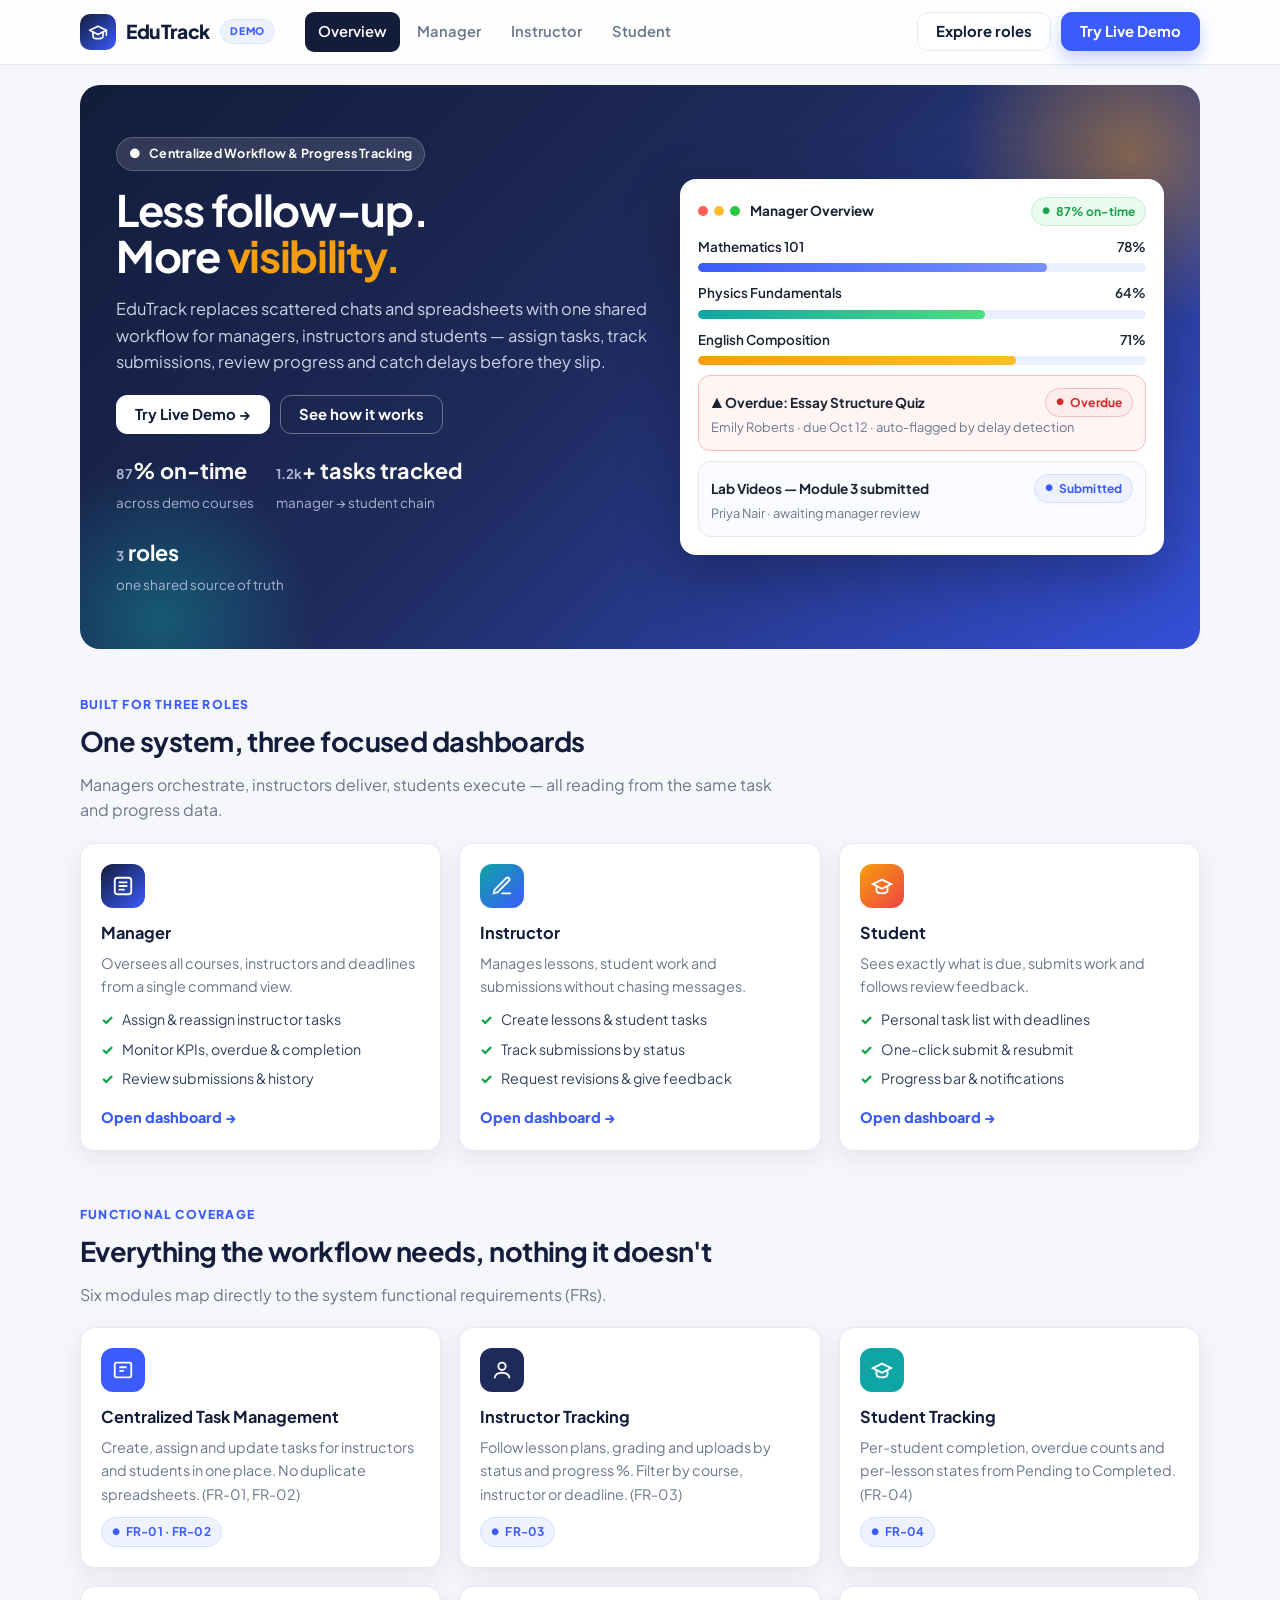
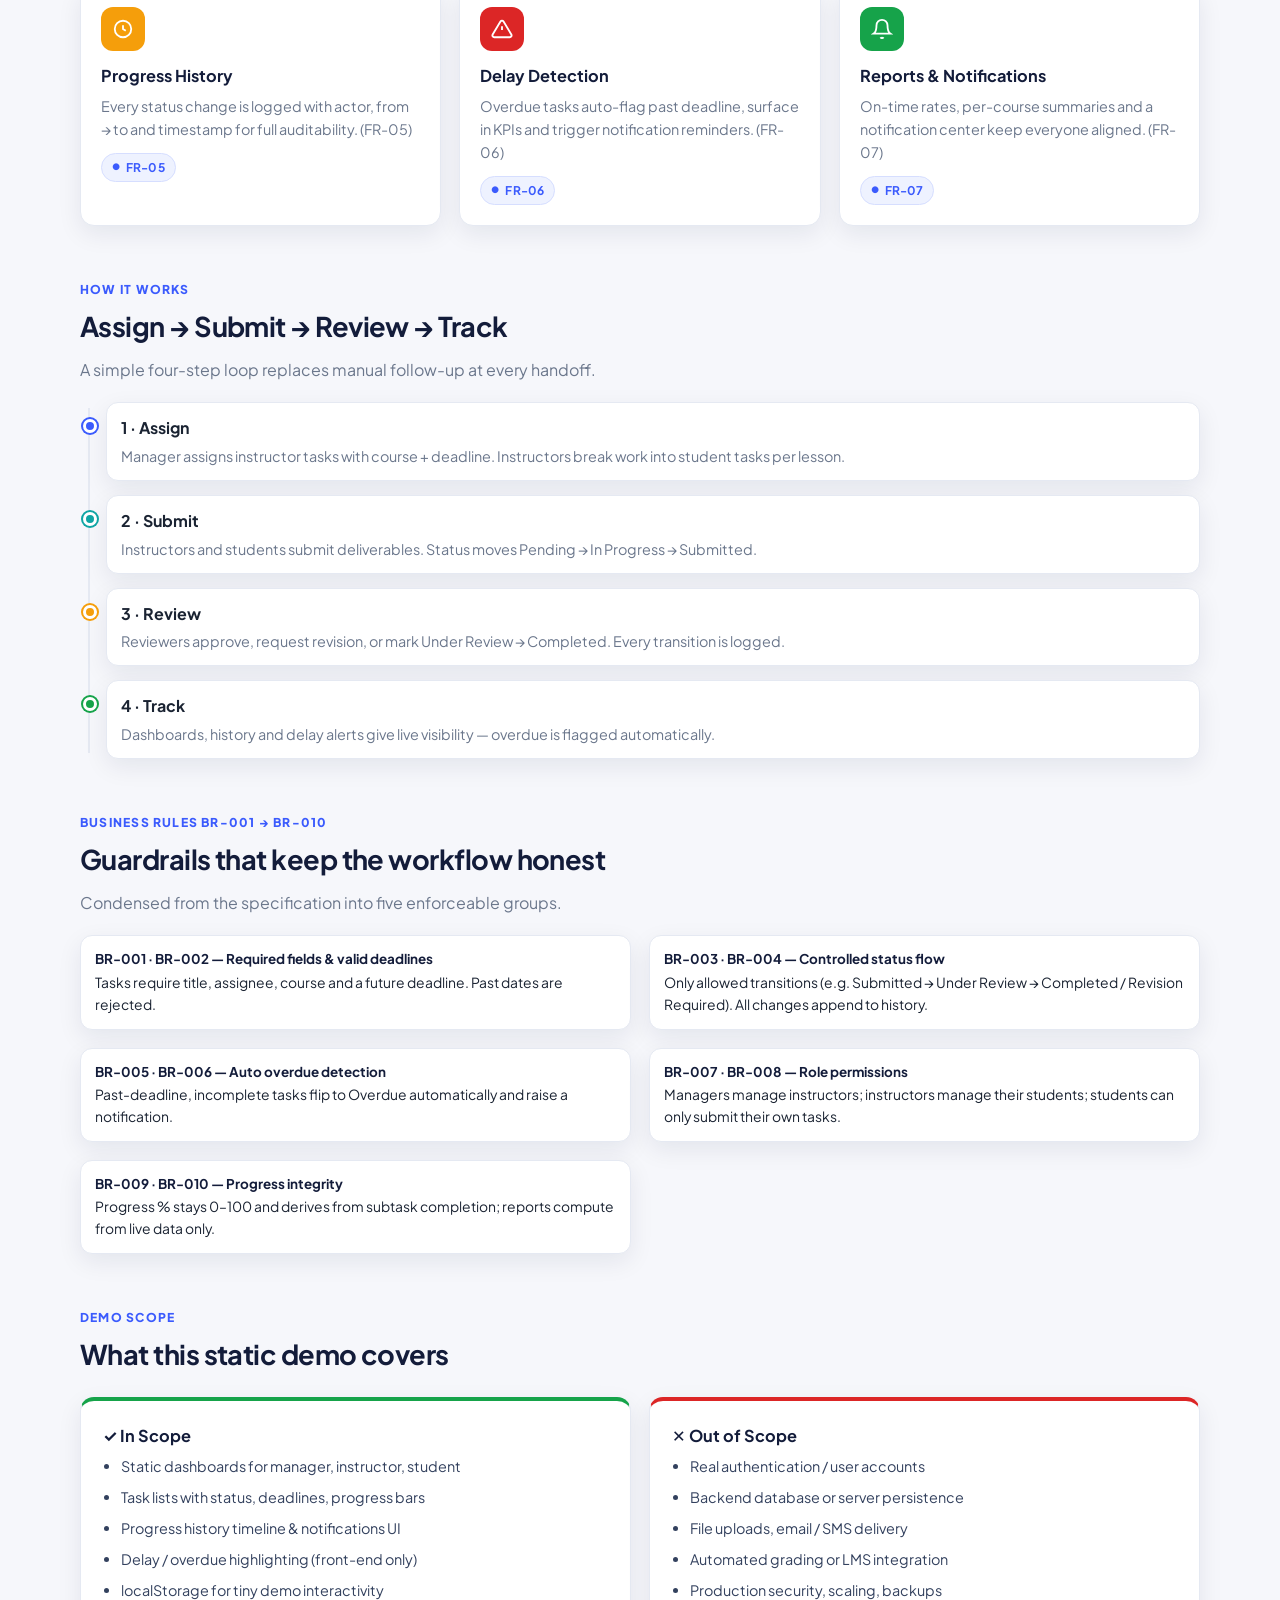
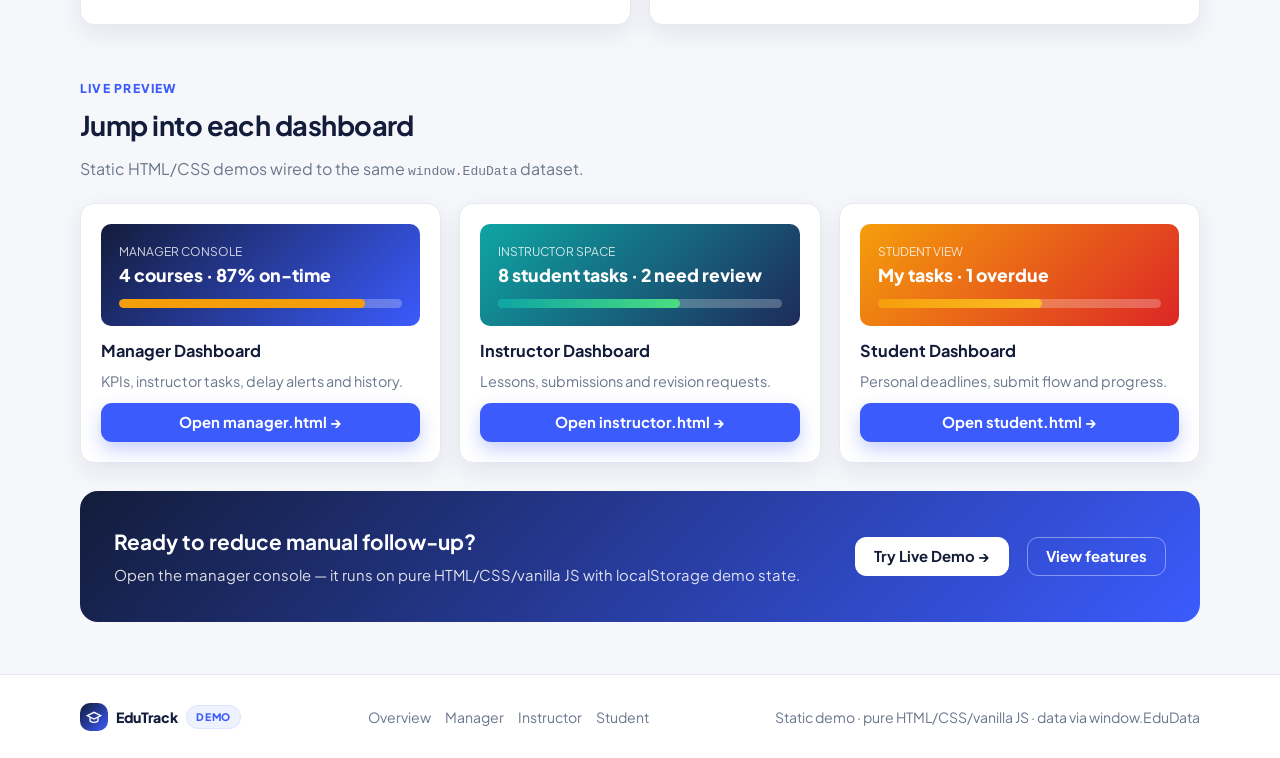
==== index.html @ 7343c974 "feat: education theme, landing page and demo dataset - Navy/indigo/amber design system in css/style." ====
<!DOCTYPE html>
<html lang="en">
<head>
<meta charset="UTF-8" />
<meta name="viewport" content="width=device-width, initial-scale=1.0" />
<title>EduTrack — Educational Workflow and Progress Tracking System</title>
<meta name="description" content="EduTrack reduces manual follow-up between managers, instructors and students with centralized tracking, delay detection and progress history." />
<link rel="stylesheet" href="css/style.css" />
<script src="js/data.js" defer></script>
<script src="js/app.js" defer></script>
</head>
<body>

<header class="navbar">
  <div class="navbar-inner">
    <a class="brand" href="index.html" aria-label="EduTrack home">
      <span class="brand-mark" aria-hidden="true">
        <svg viewBox="0 0 24 24" fill="none" stroke="currentColor" stroke-width="2" stroke-linecap="round" stroke-linejoin="round"><path d="M22 10L12 5 2 10l10 5 10-5z"/><path d="M6 12v5c0 1.7 2.7 3 6 3s6-1.3 6-3v-5"/><path d="M22 10v6"/></svg>
      </span>
      EduTrack <span class="demo-pill">DEMO</span>
    </a>
    <nav class="nav-links" id="navLinks" aria-label="Primary">
      <a href="index.html" class="active">Overview</a>
      <a href="manager.html">Manager</a>
      <a href="instructor.html">Instructor</a>
      <a href="student.html">Student</a>
    </nav>
    <div class="nav-actions">
      <a class="btn btn-ghost" href="#roles">Explore roles</a>
      <a class="btn btn-primary" href="manager.html">Try Live Demo</a>
      <button class="nav-toggle" id="navToggle" aria-label="Toggle navigation" aria-expanded="false">☰</button>
    </div>
  </div>
</header>

<main class="container">

  <!-- HERO -->
  <section class="hero reveal visible">
    <div class="hero-grid">
      <div>
        <span class="eyebrow"><span aria-hidden="true">●</span> Centralized Workflow &amp; Progress Tracking</span>
        <h1>Less follow-up.<br />More <span>visibility.</span></h1>
        <p class="lead">EduTrack replaces scattered chats and spreadsheets with one shared workflow for managers, instructors and students — assign tasks, track submissions, review progress and catch delays before they slip.</p>
        <div class="hero-ctas">
          <a class="btn btn-white" href="manager.html">Try Live Demo →</a>
          <a class="btn btn-ghost" style="background:transparent;color:#fff;border-color:rgba(255,255,255,.35)" href="#how">See how it works</a>
        </div>
        <div class="hero-stats">
          <div class="stat"><b><span data-count="87">0</span>% on-time</b><span>across demo courses</span></div>
          <div class="stat"><b><span data-count="1200">0</span>+ tasks tracked</b><span>manager → student chain</span></div>
          <div class="stat"><b><span data-count="3">0</span> roles</b><span>one shared source of truth</span></div>
        </div>
      </div>
      <div class="hero-visual" aria-label="Mock dashboard preview">
        <div class="mock-bar">
          <div class="mock-dots"><i style="background:#FF5F57"></i><i style="background:#FEBC2E"></i><i style="background:#28C840"></i></div>
          <strong style="font-size:.85rem">Manager Overview</strong>
          <span class="badge badge-success" style="margin-left:auto">87% on-time</span>
        </div>
        <div class="mock-row"><span>Mathematics 101</span><span>78%</span></div>
        <div class="progress-track"><div class="progress-fill" style="width:78%"></div></div>
        <div class="mock-row"><span>Physics Fundamentals</span><span>64%</span></div>
        <div class="progress-track"><div class="progress-fill teal" style="width:64%"></div></div>
        <div class="mock-row"><span>English Composition</span><span>71%</span></div>
        <div class="progress-track"><div class="progress-fill amber" style="width:71%"></div></div>
        <div class="mock-card overdue">
          <div style="display:flex;gap:8px;align-items:center;justify-content:space-between">
            <strong style="font-size:.85rem">▲ Overdue: Essay Structure Quiz</strong>
            <span class="badge badge-danger">Overdue</span>
          </div>
          <div style="font-size:.8rem;color:var(--muted)">Emily Roberts · due Oct 12 · auto-flagged by delay detection</div>
        </div>
        <div class="mock-card">
          <div style="display:flex;justify-content:space-between;align-items:center">
            <strong style="font-size:.85rem">Lab Videos — Module 3 submitted</strong>
            <span class="badge badge-info">Submitted</span>
          </div>
          <div style="font-size:.8rem;color:var(--muted)">Priya Nair · awaiting manager review</div>
        </div>
      </div>
    </div>
  </section>

  <!-- ROLES -->
  <section class="section" id="roles">
    <div class="section-head reveal">
      <div class="kicker">Built for three roles</div>
      <h2>One system, three focused dashboards</h2>
      <p>Managers orchestrate, instructors deliver, students execute — all reading from the same task and progress data.</p>
    </div>
    <div class="grid-3">
      <div class="card reveal">
        <div class="feature-icon" style="background:linear-gradient(135deg,#131C3A,#3B5BFD)">
          <svg viewBox="0 0 24 24" fill="none" stroke="currentColor" stroke-width="2" stroke-linecap="round"><rect x="3" y="3" width="18" height="18" rx="3"/><path d="M8 12h8M8 8h8M8 16h5"/></svg>
        </div>
        <h3>Manager</h3>
        <p>Oversees all courses, instructors and deadlines from a single command view.</p>
        <ul class="cap-list">
          <li>Assign &amp; reassign instructor tasks</li>
          <li>Monitor KPIs, overdue &amp; completion</li>
          <li>Review submissions &amp; history</li>
        </ul>
        <a class="link-arrow" href="manager.html">Open dashboard →</a>
      </div>
      <div class="card reveal">
        <div class="feature-icon" style="background:linear-gradient(135deg,#0EA5A4,#3B5BFD)">
          <svg viewBox="0 0 24 24" fill="none" stroke="currentColor" stroke-width="2" stroke-linecap="round"><path d="M12 20h9"/><path d="M16.5 3.5a2.1 2.1 0 013 3L7 19l-4 1 1-4L16.5 3.5z"/></svg>
        </div>
        <h3>Instructor</h3>
        <p>Manages lessons, student work and submissions without chasing messages.</p>
        <ul class="cap-list">
          <li>Create lessons &amp; student tasks</li>
          <li>Track submissions by status</li>
          <li>Request revisions &amp; give feedback</li>
        </ul>
        <a class="link-arrow" href="instructor.html">Open dashboard →</a>
      </div>
      <div class="card reveal">
        <div class="feature-icon" style="background:linear-gradient(135deg,#F59E0B,#EF4444)">
          <svg viewBox="0 0 24 24" fill="none" stroke="currentColor" stroke-width="2" stroke-linecap="round"><path d="M22 10L12 5 2 10l10 5 10-5z"/><path d="M6 12v5c0 1.7 2.7 3 6 3s6-1.3 6-3v-5"/></svg>
        </div>
        <h3>Student</h3>
        <p>Sees exactly what is due, submits work and follows review feedback.</p>
        <ul class="cap-list">
          <li>Personal task list with deadlines</li>
          <li>One-click submit &amp; resubmit</li>
          <li>Progress bar &amp; notifications</li>
        </ul>
        <a class="link-arrow" href="student.html">Open dashboard →</a>
      </div>
    </div>
  </section>

  <!-- FEATURES -->
  <section class="section" id="features">
    <div class="section-head reveal">
      <div class="kicker">Functional coverage</div>
      <h2>Everything the workflow needs, nothing it doesn't</h2>
      <p>Six modules map directly to the system functional requirements (FRs).</p>
    </div>
    <div class="grid-3">
      <div class="card reveal"><div class="feature-icon" style="background:#3B5BFD"><svg viewBox="0 0 24 24" fill="none" stroke="currentColor" stroke-width="2"><rect x="3" y="4" width="18" height="16" rx="2"/><path d="M8 9h8M8 13h5"/></svg></div><h3>Centralized Task Management</h3><p>Create, assign and update tasks for instructors and students in one place. No duplicate spreadsheets. (FR-01, FR-02)</p><span class="badge badge-info">FR-01 · FR-02</span></div>
      <div class="card reveal"><div class="feature-icon" style="background:#1E2A5A"><svg viewBox="0 0 24 24" fill="none" stroke="currentColor" stroke-width="2"><circle cx="12" cy="8" r="4"/><path d="M4 21c0-4 3.6-6 8-6s8 2 8 6"/></svg></div><h3>Instructor Tracking</h3><p>Follow lesson plans, grading and uploads by status and progress %. Filter by course, instructor or deadline. (FR-03)</p><span class="badge badge-info">FR-03</span></div>
      <div class="card reveal"><div class="feature-icon" style="background:#0EA5A4"><svg viewBox="0 0 24 24" fill="none" stroke="currentColor" stroke-width="2"><path d="M22 10L12 5 2 10l10 5 10-5z"/><path d="M6 12v5c0 1.7 2.7 3 6 3s6-1.3 6-3v-5"/></svg></div><h3>Student Tracking</h3><p>Per-student completion, overdue counts and per-lesson states from Pending to Completed. (FR-04)</p><span class="badge badge-info">FR-04</span></div>
      <div class="card reveal"><div class="feature-icon" style="background:#F59E0B"><svg viewBox="0 0 24 24" fill="none" stroke="currentColor" stroke-width="2"><path d="M12 8v4l3 2"/><circle cx="12" cy="12" r="9"/></svg></div><h3>Progress History</h3><p>Every status change is logged with actor, from → to and timestamp for full auditability. (FR-05)</p><span class="badge badge-info">FR-05</span></div>
      <div class="card reveal"><div class="feature-icon" style="background:#DC2626"><svg viewBox="0 0 24 24" fill="none" stroke="currentColor" stroke-width="2"><path d="M12 9v4m0 4h.01"/><path d="M10.3 3.9L1.8 18a2 2 0 001.7 3h17a2 2 0 001.7-3L13.7 3.9a2 2 0 00-3.4 0z"/></svg></div><h3>Delay Detection</h3><p>Overdue tasks auto-flag past deadline, surface in KPIs and trigger notification reminders. (FR-06)</p><span class="badge badge-info">FR-06</span></div>
      <div class="card reveal"><div class="feature-icon" style="background:#16A34A"><svg viewBox="0 0 24 24" fill="none" stroke="currentColor" stroke-width="2"><path d="M18 8a6 6 0 10-12 0c0 7-3 9-3 9h18s-3-2-3-9"/><path d="M13.7 21a2 2 0 01-3.4 0"/></svg></div><h3>Reports &amp; Notifications</h3><p>On-time rates, per-course summaries and a notification center keep everyone aligned. (FR-07)</p><span class="badge badge-info">FR-07</span></div>
    </div>
  </section>

  <!-- WORKFLOW -->
  <section class="section" id="how">
    <div class="section-head reveal">
      <div class="kicker">How it works</div>
      <h2>Assign → Submit → Review → Track</h2>
      <p>A simple four-step loop replaces manual follow-up at every handoff.</p>
    </div>
    <div class="timeline reveal">
      <div class="timeline-item"><span class="dot"></span><strong>1 · Assign</strong><p style="margin:4px 0 0;color:var(--muted);font-size:.9rem">Manager assigns instructor tasks with course + deadline. Instructors break work into student tasks per lesson.</p></div>
      <div class="timeline-item"><span class="dot teal"></span><strong>2 · Submit</strong><p style="margin:4px 0 0;color:var(--muted);font-size:.9rem">Instructors and students submit deliverables. Status moves Pending → In Progress → Submitted.</p></div>
      <div class="timeline-item"><span class="dot amber"></span><strong>3 · Review</strong><p style="margin:4px 0 0;color:var(--muted);font-size:.9rem">Reviewers approve, request revision, or mark Under Review → Completed. Every transition is logged.</p></div>
      <div class="timeline-item"><span class="dot green"></span><strong>4 · Track</strong><p style="margin:4px 0 0;color:var(--muted);font-size:.9rem">Dashboards, history and delay alerts give live visibility — overdue is flagged automatically.</p></div>
    </div>
  </section>

  <!-- BUSINESS RULES -->
  <section class="section" id="rules">
    <div class="section-head reveal">
      <div class="kicker">Business rules BR-001 → BR-010</div>
      <h2>Guardrails that keep the workflow honest</h2>
      <p>Condensed from the specification into five enforceable groups.</p>
    </div>
    <div class="grid-2">
      <div class="rule-pill reveal"><b>BR-001 · BR-002 — Required fields &amp; valid deadlines</b>Tasks require title, assignee, course and a future deadline. Past dates are rejected.</div>
      <div class="rule-pill reveal"><b>BR-003 · BR-004 — Controlled status flow</b>Only allowed transitions (e.g. Submitted → Under Review → Completed / Revision Required). All changes append to history.</div>
      <div class="rule-pill reveal"><b>BR-005 · BR-006 — Auto overdue detection</b>Past-deadline, incomplete tasks flip to Overdue automatically and raise a notification.</div>
      <div class="rule-pill reveal"><b>BR-007 · BR-008 — Role permissions</b>Managers manage instructors; instructors manage their students; students can only submit their own tasks.</div>
      <div class="rule-pill reveal"><b>BR-009 · BR-010 — Progress integrity</b>Progress % stays 0–100 and derives from subtask completion; reports compute from live data only.</div>
    </div>
  </section>

  <!-- SCOPE -->
  <section class="section" id="scope">
    <div class="section-head reveal">
      <div class="kicker">Demo scope</div>
      <h2>What this static demo covers</h2>
    </div>
    <div class="grid-2">
      <div class="card scope-col reveal" style="border-top:4px solid var(--success)">
        <h3>✓ In Scope</h3>
        <ul>
          <li>Static dashboards for manager, instructor, student</li>
          <li>Task lists with status, deadlines, progress bars</li>
          <li>Progress history timeline &amp; notifications UI</li>
          <li>Delay / overdue highlighting (front-end only)</li>
          <li>localStorage for tiny demo interactivity</li>
        </ul>
      </div>
      <div class="card scope-col reveal" style="border-top:4px solid var(--danger)">
        <h3>✕ Out of Scope</h3>
        <ul>
          <li>Real authentication / user accounts</li>
          <li>Backend database or server persistence</li>
          <li>File uploads, email / SMS delivery</li>
          <li>Automated grading or LMS integration</li>
          <li>Production security, scaling, backups</li>
        </ul>
      </div>
    </div>
  </section>

  <!-- DASHBOARDS PREVIEW -->
  <section class="section" id="preview">
    <div class="section-head reveal">
      <div class="kicker">Live preview</div>
      <h2>Jump into each dashboard</h2>
      <p>Static HTML/CSS demos wired to the same <code>window.EduData</code> dataset.</p>
    </div>
    <div class="grid-3">
      <div class="card reveal">
        <div style="background:linear-gradient(135deg,#131C3A,#3B5BFD);border-radius:10px;padding:18px;color:#fff;margin-bottom:12px">
          <div style="font-size:.75rem;opacity:.8">MANAGER CONSOLE</div>
          <div style="font-weight:800;font-size:1.1rem">4 courses · 87% on-time</div>
          <div class="progress-track" style="margin-top:10px;background:rgba(255,255,255,.25)"><div class="progress-fill" style="width:87%;background:#F59E0B"></div></div>
        </div>
        <h3>Manager Dashboard</h3><p>KPIs, instructor tasks, delay alerts and history.</p>
        <a class="btn btn-primary" href="manager.html" style="width:100%">Open manager.html →</a>
      </div>
      <div class="card reveal">
        <div style="background:linear-gradient(135deg,#0EA5A4,#1E2A5A);border-radius:10px;padding:18px;color:#fff;margin-bottom:12px">
          <div style="font-size:.75rem;opacity:.8">INSTRUCTOR SPACE</div>
          <div style="font-weight:800;font-size:1.1rem">8 student tasks · 2 need review</div>
          <div class="progress-track" style="margin-top:10px;background:rgba(255,255,255,.25)"><div class="progress-fill teal" style="width:64%"></div></div>
        </div>
        <h3>Instructor Dashboard</h3><p>Lessons, submissions and revision requests.</p>
        <a class="btn btn-primary" href="instructor.html" style="width:100%">Open instructor.html →</a>
      </div>
      <div class="card reveal">
        <div style="background:linear-gradient(135deg,#F59E0B,#DC2626);border-radius:10px;padding:18px;color:#fff;margin-bottom:12px">
          <div style="font-size:.75rem;opacity:.8">STUDENT VIEW</div>
          <div style="font-weight:800;font-size:1.1rem">My tasks · 1 overdue</div>
          <div class="progress-track" style="margin-top:10px;background:rgba(255,255,255,.25)"><div class="progress-fill amber" style="width:58%"></div></div>
        </div>
        <h3>Student Dashboard</h3><p>Personal deadlines, submit flow and progress.</p>
        <a class="btn btn-primary" href="student.html" style="width:100%">Open student.html →</a>
      </div>
    </div>
    <div class="cta-band reveal">
      <div style="flex:1;min-width:240px">
        <h3 style="margin:0 0 6px;font-size:1.3rem">Ready to reduce manual follow-up?</h3>
        <p style="margin:0;opacity:.85;font-size:.93rem">Open the manager console — it runs on pure HTML/CSS/vanilla JS with localStorage demo state.</p>
      </div>
      <a class="btn btn-white" href="manager.html">Try Live Demo →</a>
      <a class="btn btn-ghost" style="background:transparent;color:#fff;border-color:rgba(255,255,255,.4)" href="#features">View features</a>
    </div>
  </section>

</main>

<footer class="footer">
  <div class="footer-inner">
    <div style="display:flex;align-items:center;gap:8px;font-weight:800;color:var(--navy-900)">
      <span class="brand-mark" style="width:28px;height:28px;flex-basis:28px"><svg viewBox="0 0 24 24" fill="none" stroke="currentColor" stroke-width="2" style="width:16px;height:16px"><path d="M22 10L12 5 2 10l10 5 10-5z"/><path d="M6 12v5c0 1.7 2.7 3 6 3s6-1.3 6-3v-5"/></svg></span>
      EduTrack <span class="demo-pill">DEMO</span>
    </div>
    <div class="footer-links">
      <a href="index.html">Overview</a><a href="manager.html">Manager</a><a href="instructor.html">Instructor</a><a href="student.html">Student</a>
    </div>
    <div>Static demo · pure HTML/CSS/vanilla JS · data via window.EduData</div>
  </div>
</footer>

<div class="toast" id="toast" role="status"></div>

<script>
// Reveal-on-scroll + counters (guarded; works even if js/app.js is missing)
(function(){
  var io = new IntersectionObserver(function(entries){
    entries.forEach(function(e){ if(e.isIntersecting){ e.target.classList.add('visible'); io.unobserve(e.target); } });
  },{threshold:0.12});
  document.querySelectorAll('.reveal').forEach(function(el){ io.observe(el); });

  function animateCount(el){
    var target = parseInt(el.getAttribute('data-count')||'0',10);
    var dur = 1100, start = null, suffix = target>=1000 ? '+' : '';
    function fmt(n){ return n>=1000 ? (n/1000).toFixed(1).replace(/\.0$/,'')+'k' : String(n); }
    function step(ts){
      if(!start) start = ts;
      var p = Math.min(1,(ts-start)/dur);
      var eased = 1-Math.pow(1-p,3);
      el.textContent = fmt(Math.round(target*eased)) + (p===1&&target>=1000?'':'');
      if(p<1) requestAnimationFrame(step); else el.textContent = fmt(target);
    }
    requestAnimationFrame(step);
  }
  var cio = new IntersectionObserver(function(entries){
    entries.forEach(function(e){ if(e.isIntersecting){ animateCount(e.target); cio.unobserve(e.target); } });
  },{threshold:0.4});
  document.querySelectorAll('[data-count]').forEach(function(el){ cio.observe(el); });
})();
</script>
</body>
</html>
---- css/style.css ----
@import url('https://fonts.googleapis.com/css2?family=Plus+Jakarta+Sans:wght@400;500;600;700;800&family=Inter:wght@400;500;600;700&display=swap');

:root{
  --navy-900:#131C3A;
  --navy-800:#1E2A5A;
  --primary:#3B5BFD;
  --primary-light:#EEF2FF;
  --teal:#0EA5A4;
  --amber:#F59E0B;
  --bg:#F6F7FB;
  --card:#fff;
  --text:#1A2332;
  --muted:#6B778C;
  --success:#16A34A;
  --warning:#D97706;
  --danger:#DC2626;
  --border:#E5E9F2;
  --radius:14px;
  --shadow:0 8px 24px rgba(19,28,58,.08);
}

*{box-sizing:border-box}
html{scroll-behavior:smooth}
body{
  margin:0;
  font-family:"Plus Jakarta Sans","Inter",system-ui,-apple-system,"Segoe UI",Roboto,sans-serif;
  background:var(--bg);
  color:var(--text);
  line-height:1.6;
  -webkit-font-smoothing:antialiased;
}
a{color:inherit;text-decoration:none}
img,svg{max-width:100%;display:block}
.container{max-width:1160px;margin:0 auto;padding:0 20px}

/* ===== Navbar ===== */
.navbar{
  position:sticky;top:0;z-index:50;
  background:rgba(255,255,255,.86);
  backdrop-filter:blur(12px);
  -webkit-backdrop-filter:blur(12px);
  border-bottom:1px solid var(--border);
}
.navbar-inner{
  max-width:1160px;margin:0 auto;padding:12px 20px;
  display:flex;align-items:center;gap:18px;
}
.brand{display:flex;align-items:center;gap:10px;font-weight:800;font-size:1.2rem;color:var(--navy-900);letter-spacing:-.02em}
.brand-mark{
  width:36px;height:36px;border-radius:10px;flex:0 0 36px;
  background:linear-gradient(135deg,var(--navy-900),var(--primary));
  display:flex;align-items:center;justify-content:center;color:#fff;
}
.brand-mark svg{width:20px;height:20px}
.demo-pill{
  font-size:.65rem;font-weight:800;letter-spacing:.08em;
  background:var(--primary-light);color:var(--primary);
  border:1px solid #DDE4FF;border-radius:999px;padding:3px 9px;
}
.nav-links{display:flex;align-items:center;gap:4px;margin-left:12px}
.nav-links a{
  padding:8px 13px;border-radius:9px;font-weight:600;font-size:.92rem;color:var(--muted);
}
.nav-links a:hover{background:var(--primary-light);color:var(--navy-900)}
.nav-links a.active{background:var(--navy-900);color:#fff}
.nav-actions{margin-left:auto;display:flex;align-items:center;gap:10px}
.nav-toggle{display:none;border:1px solid var(--border);background:#fff;border-radius:10px;padding:8px 10px;font-size:1.1rem;cursor:pointer}

/* ===== Buttons ===== */
.btn{
  display:inline-flex;align-items:center;justify-content:center;gap:8px;
  padding:11px 18px;border-radius:11px;border:1px solid transparent;
  font-weight:700;font-size:.93rem;cursor:pointer;line-height:1;
  transition:transform .12s ease, box-shadow .12s ease, background .12s ease;
  white-space:nowrap;
}
.btn:hover{transform:translateY(-1px)}
.btn-primary{background:var(--primary);color:#fff;box-shadow:0 8px 18px rgba(59,91,253,.28)}
.btn-primary:hover{background:#2F4DE8}
.btn-ghost{background:#fff;border-color:var(--border);color:var(--navy-900)}
.btn-ghost:hover{border-color:var(--primary);color:var(--primary)}
.btn-white{background:#fff;color:var(--navy-900);border-color:#fff}
.btn-white:hover{background:var(--primary-light)}

/* ===== Badges ===== */
.badge{
  display:inline-flex;align-items:center;gap:6px;
  font-size:.75rem;font-weight:700;padding:4px 10px;border-radius:999px;
  border:1px solid transparent;letter-spacing:.01em;white-space:nowrap;
}
.badge::before{content:"●";font-size:.55rem;line-height:1}
.badge-success{background:#EAFBEF;color:var(--success);border-color:#C4EDD0}
.badge-warning{background:#FFF7E6;color:var(--warning);border-color:#FBE0A8}
.badge-danger{background:#FDECEC;color:var(--danger);border-color:#F5BDBD}
.badge-info{background:var(--primary-light);color:var(--primary);border-color:#D6DEFF}
.badge-neutral{background:#F1F3F8;color:var(--muted);border-color:var(--border)}

/* ===== Cards & grids ===== */
.card{
  background:var(--card);border:1px solid var(--border);
  border-radius:var(--radius);box-shadow:var(--shadow);padding:20px;
}
.grid-2{display:grid;grid-template-columns:repeat(2,1fr);gap:18px}
.grid-3{display:grid;grid-template-columns:repeat(3,1fr);gap:18px}
.grid-4{display:grid;grid-template-columns:repeat(4,1fr);gap:16px}
@media(max-width:900px){
  .grid-4{grid-template-columns:repeat(2,1fr)}
  .grid-3{grid-template-columns:1fr 1fr}
  .grid-2{grid-template-columns:1fr}
}
@media(max-width:620px){
  .grid-3,.grid-4{grid-template-columns:1fr}
}

/* ===== KPI ===== */
.kpi-card{
  background:var(--card);border:1px solid var(--border);
  border-radius:var(--radius);box-shadow:var(--shadow);
  padding:18px;display:flex;gap:14px;align-items:flex-start;
}
.kpi-icon{
  width:44px;height:44px;flex:0 0 44px;border-radius:12px;
  display:flex;align-items:center;justify-content:center;color:#fff;
}
.kpi-icon svg{width:22px;height:22px}
.kpi-label{font-size:.82rem;color:var(--muted);font-weight:600}
.kpi-value{font-size:1.5rem;font-weight:800;color:var(--navy-900);line-height:1.1}
.kpi-sub{font-size:.82rem;color:var(--muted)}

/* ===== Tables ===== */
.table-wrap{
  background:var(--card);border:1px solid var(--border);
  border-radius:var(--radius);box-shadow:var(--shadow);overflow:auto;
}
.table-wrap table{width:100%;border-collapse:collapse;min-width:640px;font-size:.9rem}
.table-wrap table th{
  text-align:left;font-size:.75rem;letter-spacing:.06em;text-transform:uppercase;
  color:var(--muted);background:#F8F9FC;padding:12px 14px;border-bottom:1px solid var(--border);
  white-space:nowrap;
}
.table-wrap table td{padding:13px 14px;border-bottom:1px solid var(--border);vertical-align:middle}
.table-wrap table tr:last-child td{border-bottom:0}
.table-wrap table tr:hover td{background:#FAFBFF}

/* ===== Progress ===== */
.progress-track{
  height:9px;background:#EAF0FF;border-radius:999px;overflow:hidden;min-width:110px;
}
.progress-fill{
  height:100%;border-radius:999px;
  background:linear-gradient(90deg,var(--primary),#7A90FF);
  transition:width .8s ease;
}
.progress-fill.teal{background:linear-gradient(90deg,var(--teal),#4ADE80)}
.progress-fill.amber{background:linear-gradient(90deg,var(--amber),#FBBF24)}
.progress-fill.danger{background:linear-gradient(90deg,var(--danger),#F87171)}

/* ===== Avatar ===== */
.avatar{
  width:36px;height:36px;border-radius:50%;flex:0 0 36px;
  display:inline-flex;align-items:center;justify-content:center;
  font-size:.78rem;font-weight:800;color:#fff;
  background:linear-gradient(135deg,var(--navy-800),var(--primary));
}

/* ===== Layout / Sidebar / Topbar ===== */
.layout{display:flex;min-height:100vh}
.sidebar{
  width:248px;flex:0 0 248px;background:var(--navy-900);color:#CBD3E8;
  padding:20px 14px;position:sticky;top:0;height:100vh;overflow:auto;
}
.sidebar .side-brand{display:flex;align-items:center;gap:10px;color:#fff;font-weight:800;margin:4px 8px 18px}
.sidebar nav{display:flex;flex-direction:column;gap:6px}
.sidebar a{
  display:flex;align-items:center;gap:10px;padding:10px 12px;border-radius:10px;
  color:#CBD3E8;font-weight:600;font-size:.92rem;
}
.sidebar a svg{width:18px;height:18px;opacity:.9}
.sidebar a:hover{background:rgba(255,255,255,.08);color:#fff}
.sidebar a.active{background:var(--primary);color:#fff}
.side-section{font-size:.7rem;letter-spacing:.1em;text-transform:uppercase;color:#8A94B3;margin:16px 10px 6px;font-weight:700}
.main{flex:1;min-width:0;padding:22px;max-width:1180px}
.topbar{
  background:var(--card);border:1px solid var(--border);border-radius:var(--radius);
  box-shadow:var(--shadow);padding:12px 16px;margin-bottom:18px;
  display:flex;align-items:center;gap:12px;
}
.topbar h1{font-size:1.15rem;margin:0;color:var(--navy-900)}
.topbar .spacer{flex:1}
.bell{position:relative}
.bell-btn{border:1px solid var(--border);background:#fff;border-radius:10px;padding:8px 10px;cursor:pointer}
.bell-dot{position:absolute;top:6px;right:7px;width:9px;height:9px;border-radius:50%;background:var(--danger);border:2px solid #fff}
.bell-menu{
  position:absolute;right:0;top:44px;width:320px;background:#fff;border:1px solid var(--border);
  border-radius:12px;box-shadow:var(--shadow);padding:8px;display:none;z-index:20;
}
.bell-menu.open{display:block}

/* ===== Timeline ===== */
.timeline{position:relative;padding-left:26px;display:flex;flex-direction:column;gap:14px}
.timeline::before{content:"";position:absolute;left:8px;top:6px;bottom:6px;width:2px;background:var(--border)}
.timeline-item{position:relative;background:var(--card);border:1px solid var(--border);border-radius:12px;padding:12px 14px;box-shadow:var(--shadow)}
.timeline-item .dot{
  position:absolute;left:-24px;top:16px;width:14px;height:14px;border-radius:50%;
  background:var(--primary);border:3px solid #fff;box-shadow:0 0 0 2px var(--primary);
}
.timeline-item .dot.teal{background:var(--teal);box-shadow:0 0 0 2px var(--teal)}
.timeline-item .dot.amber{background:var(--amber);box-shadow:0 0 0 2px var(--amber)}
.timeline-item .dot.green{background:var(--success);box-shadow:0 0 0 2px var(--success)}

/* ===== Notifications ===== */
.notification-item{
  display:flex;gap:12px;align-items:flex-start;
  background:var(--card);border:1px solid var(--border);border-radius:12px;
  padding:14px;box-shadow:var(--shadow);
}
.notification-item .n-icon{
  width:38px;height:38px;flex:0 0 38px;border-radius:10px;
  display:flex;align-items:center;justify-content:center;background:var(--primary-light);
}
.notification-item .n-icon svg{width:19px;height:19px}
.notification-item h4{margin:0 0 3px;font-size:.94rem}
.notification-item p{margin:0;color:var(--muted);font-size:.86rem}
.notification-item time{font-size:.75rem;color:var(--muted)}

/* ===== Hero / Section / Footer ===== */
.hero{
  background:linear-gradient(135deg,var(--navy-900) 0%,var(--navy-800) 45%,#3550D8 100%);
  color:#fff;border-radius:20px;margin:20px auto 0;overflow:hidden;position:relative;
}
.hero::after{
  content:"";position:absolute;right:-120px;top:-120px;width:380px;height:380px;border-radius:50%;
  background:radial-gradient(circle,rgba(245,158,11,.45),transparent 65%);
}
.hero::before{
  content:"";position:absolute;left:-90px;bottom:-140px;width:340px;height:340px;border-radius:50%;
  background:radial-gradient(circle,rgba(14,165,164,.4),transparent 65%);
}
.hero-grid{
  position:relative;z-index:1;display:grid;grid-template-columns:1.05fr .95fr;gap:28px;
  padding:52px 36px;align-items:center;
}
.eyebrow{
  display:inline-flex;align-items:center;gap:8px;
  background:rgba(255,255,255,.12);border:1px solid rgba(255,255,255,.2);
  padding:6px 12px;border-radius:999px;font-size:.78rem;font-weight:700;letter-spacing:.02em;
}
.hero h1{font-size:2.7rem;line-height:1.08;margin:16px 0 12px;letter-spacing:-.03em}
.hero h1 span{color:var(--amber)}
.hero p.lead{color:#CBD3E8;font-size:1.03rem;max-width:52ch}
.hero-ctas{display:flex;gap:10px;flex-wrap:wrap;margin:20px 0}
.hero-stats{display:flex;gap:22px;flex-wrap:wrap;margin-top:18px}
.hero-stats .stat b{display:block;font-size:1.35rem}
.hero-stats .stat span{color:#AAB4D1;font-size:.84rem}
.hero-visual{
  background:#fff;color:var(--text);border-radius:16px;padding:18px;box-shadow:0 20px 60px rgba(0,0,0,.28);
}
.mock-bar{display:flex;align-items:center;gap:10px;margin-bottom:10px}
.mock-dots{display:flex;gap:6px}
.mock-dots i{width:10px;height:10px;border-radius:50%;display:block}
.mock-row{display:flex;justify-content:space-between;align-items:center;font-size:.84rem;font-weight:600;margin:10px 0 6px}
.mock-card{border:1px solid var(--border);border-radius:12px;padding:12px;margin-top:10px;background:#FAFBFF}
.mock-card.overdue{border-color:#F5BDBD;background:#FFF5F5}

.section{padding:46px 0 8px}
.section-head{max-width:720px;margin-bottom:20px}
.section-head h2{font-size:1.7rem;margin:6px 0 8px;letter-spacing:-.02em;color:var(--navy-900)}
.section-head p{color:var(--muted);margin:0}
.kicker{font-size:.76rem;font-weight:800;letter-spacing:.1em;text-transform:uppercase;color:var(--primary)}
.feature-icon{width:44px;height:44px;border-radius:12px;display:flex;align-items:center;justify-content:center;margin-bottom:12px;color:#fff}
.feature-icon svg{width:22px;height:22px}
.card h3{margin:6px 0 6px;font-size:1.02rem;color:var(--navy-900)}
.card p{color:var(--muted);font-size:.9rem;margin:0 0 10px}
.cap-list{list-style:none;margin:10px 0 14px;padding:0;display:flex;flex-direction:column;gap:7px;color:#33415E;font-size:.89rem}
.cap-list li{display:flex;gap:8px;align-items:flex-start}
.cap-list li::before{content:"✓";color:var(--success);font-weight:800}
.link-arrow{font-weight:800;color:var(--primary);font-size:.9rem}
.link-arrow:hover{text-decoration:underline}
.rule-pill{
  background:#fff;border:1px solid var(--border);border-radius:12px;padding:12px 14px;
  box-shadow:var(--shadow);font-size:.87rem;
}
.rule-pill b{display:block;color:var(--navy-900);font-size:.84rem;margin-bottom:2px}
.scope-col{padding:22px}
.scope-col h3{margin-top:0}
.scope-col ul{margin:0;padding-left:18px;color:#33415E;font-size:.9rem;display:flex;flex-direction:column;gap:8px}
.cta-band{
  background:linear-gradient(135deg,var(--navy-900),var(--primary));
  color:#fff;border-radius:18px;padding:34px;display:flex;align-items:center;gap:18px;flex-wrap:wrap;
  margin-top:28px;
}
.footer{
  margin-top:44px;border-top:1px solid var(--border);background:#fff;
}
.footer-inner{
  max-width:1160px;margin:0 auto;padding:28px 20px;
  display:flex;gap:18px;align-items:center;flex-wrap:wrap;justify-content:space-between;
  color:var(--muted);font-size:.88rem;
}
.footer-links{display:flex;gap:14px;flex-wrap:wrap}
.footer-links a:hover{color:var(--primary)}

/* ===== Toast ===== */
.toast{
  position:fixed;bottom:22px;right:22px;z-index:99;
  background:var(--navy-900);color:#fff;padding:13px 16px;border-radius:12px;
  box-shadow:0 12px 32px rgba(0,0,0,.28);font-size:.9rem;font-weight:600;
  display:none;max-width:min(360px,90vw);
}
.toast.show{display:block;animation:slideUp .25s ease}
@keyframes slideUp{from{transform:translateY(10px);opacity:0}to{transform:none;opacity:1}}

/* ===== Reveal ===== */
.reveal{opacity:0;transform:translateY(14px);transition:opacity .5s ease,transform .5s ease}
.reveal.visible{opacity:1;transform:none}

/* ===== Responsive nav/sidebar ===== */
@media(max-width:900px){
  .nav-links{
    display:none;position:absolute;top:60px;left:12px;right:12px;
    background:#fff;border:1px solid var(--border);border-radius:12px;
    box-shadow:var(--shadow);padding:8px;flex-direction:column;align-items:stretch;z-index:60;
  }
  .nav-links.open{display:flex}
  .nav-toggle{display:inline-flex}
  .nav-actions .btn-ghost{display:none}
  .layout{flex-direction:column}
  .sidebar{width:100%;flex:none;height:auto;position:static;border-radius:0}
  .sidebar nav{flex-direction:row;flex-wrap:wrap}
  .main{padding:16px}
  .hero-grid{grid-template-columns:1fr;padding:30px 20px}
  .hero h1{font-size:2rem}
}
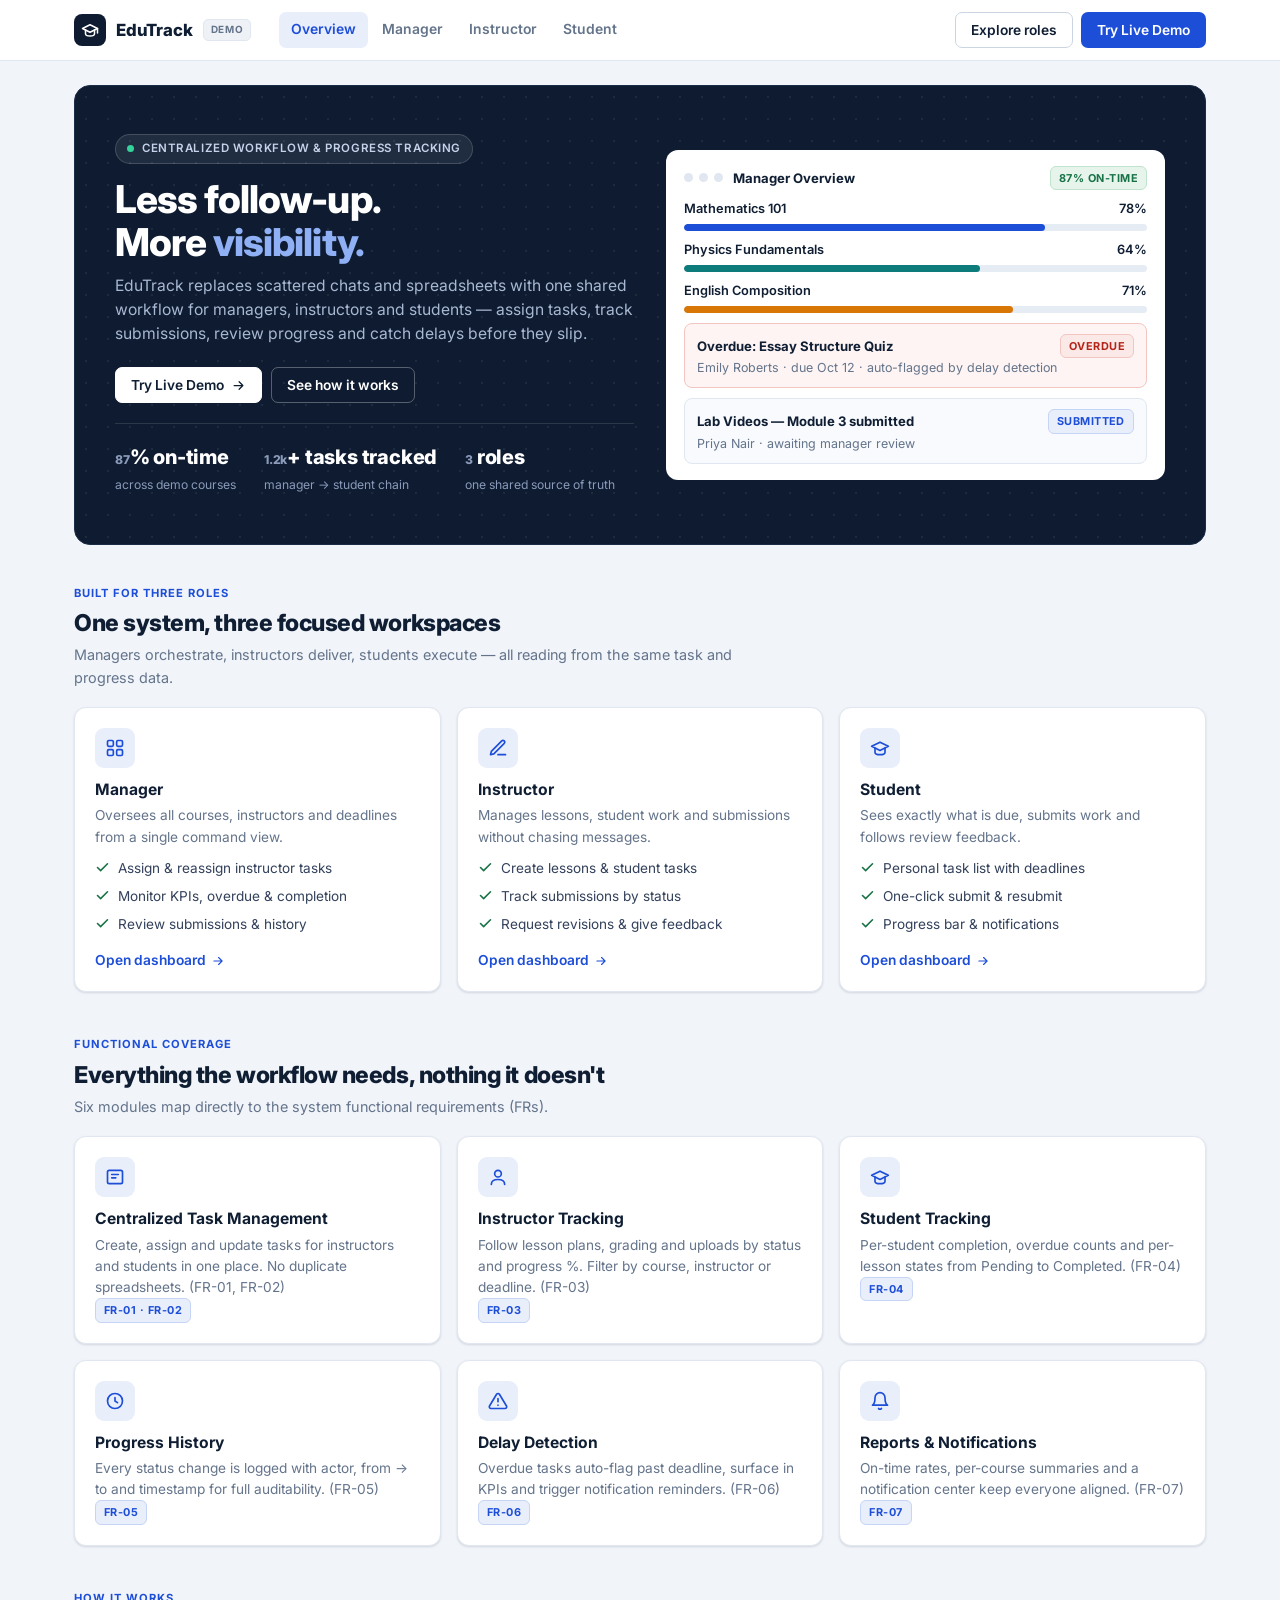
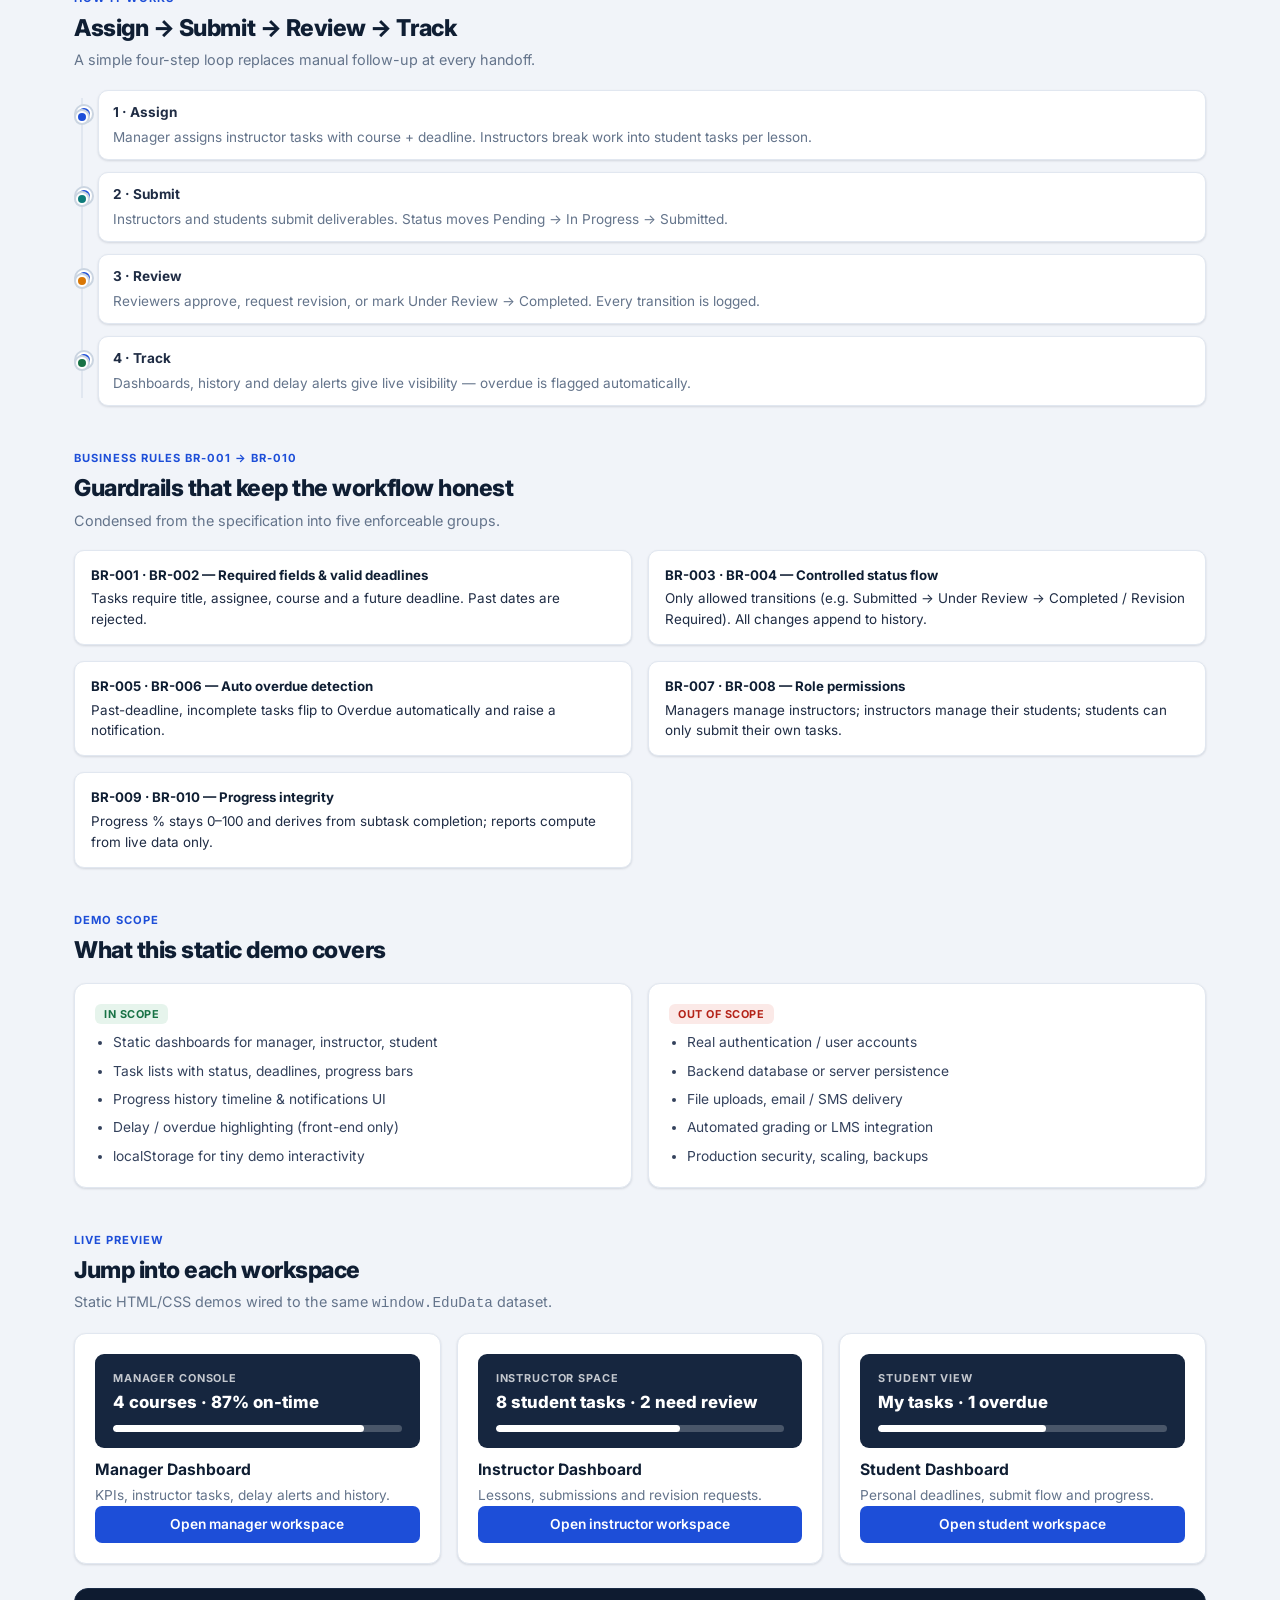
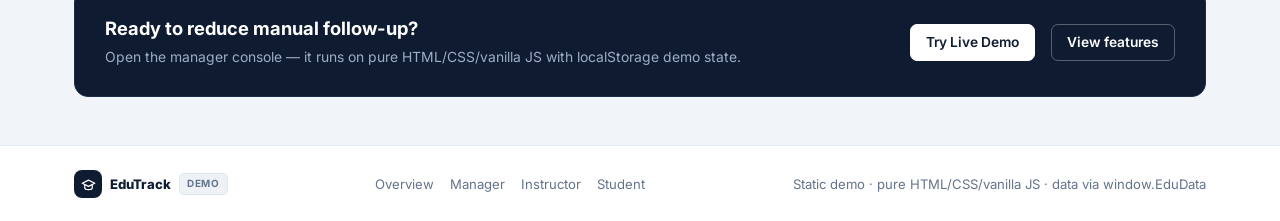
==== commit 660d631e: "feat(ui): redesign EduTrack with enterprise-grade interface - Restrained B2B design system: navy/sla" ====
--- a/index.html
+++ b/index.html
@@ -10,6 +10,7 @@
 <script src="js/app.js" defer></script>
 </head>
 <body>
+<a class="skip-link" href="#main">Skip to content</a>
 
 <header class="navbar">
   <div class="navbar-inner">
@@ -20,7 +21,7 @@
       EduTrack <span class="demo-pill">DEMO</span>
     </a>
     <nav class="nav-links" id="navLinks" aria-label="Primary">
-      <a href="index.html" class="active">Overview</a>
+      <a href="index.html" class="active" aria-current="page">Overview</a>
       <a href="manager.html">Manager</a>
       <a href="instructor.html">Instructor</a>
       <a href="student.html">Student</a>
@@ -28,23 +29,24 @@
     <div class="nav-actions">
       <a class="btn btn-ghost" href="#roles">Explore roles</a>
       <a class="btn btn-primary" href="manager.html">Try Live Demo</a>
-      <button class="nav-toggle" id="navToggle" aria-label="Toggle navigation" aria-expanded="false">☰</button>
+      <button class="nav-toggle" id="navToggle" aria-label="Toggle navigation" aria-expanded="false"><svg viewBox="0 0 24 24" fill="none" stroke="currentColor" stroke-width="2" stroke-linecap="round"><path d="M4 7h16M4 12h16M4 17h16"/></svg></button>
     </div>
   </div>
 </header>
 
-<main class="container">
+<main class="container" id="main">
 
   <!-- HERO -->
-  <section class="hero reveal visible">
+  <section class="hero reveal visible" aria-labelledby="hero-title">
     <div class="hero-grid">
       <div>
-        <span class="eyebrow"><span aria-hidden="true">●</span> Centralized Workflow &amp; Progress Tracking</span>
-        <h1>Less follow-up.<br />More <span>visibility.</span></h1>
+        <span class="eyebrow"><span class="pulse" aria-hidden="true"></span> Centralized Workflow &amp; Progress Tracking</span>
+        <h1 id="hero-title">Less follow-up.<br />More <span>visibility.</span></h1>
         <p class="lead">EduTrack replaces scattered chats and spreadsheets with one shared workflow for managers, instructors and students — assign tasks, track submissions, review progress and catch delays before they slip.</p>
         <div class="hero-ctas">
-          <a class="btn btn-white" href="manager.html">Try Live Demo →</a>
-          <a class="btn btn-ghost" style="background:transparent;color:#fff;border-color:rgba(255,255,255,.35)" href="#how">See how it works</a>
+          <a class="btn btn-white" href="manager.html">Try Live Demo
+            <svg viewBox="0 0 24 24" fill="none" stroke="currentColor" stroke-width="2" stroke-linecap="round" stroke-linejoin="round"><path d="M5 12h14M13 6l6 6-6 6"/></svg></a>
+          <a class="btn btn-ghost" style="background:transparent;color:#fff;border-color:rgba(255,255,255,.3)" href="#how">See how it works</a>
         </div>
         <div class="hero-stats">
           <div class="stat"><b><span data-count="87">0</span>% on-time</b><span>across demo courses</span></div>
@@ -54,8 +56,8 @@
       </div>
       <div class="hero-visual" aria-label="Mock dashboard preview">
         <div class="mock-bar">
-          <div class="mock-dots"><i style="background:#FF5F57"></i><i style="background:#FEBC2E"></i><i style="background:#28C840"></i></div>
-          <strong style="font-size:.85rem">Manager Overview</strong>
+          <div class="mock-dots" aria-hidden="true"><i style="background:#E1E7F0"></i><i style="background:#E1E7F0"></i><i style="background:#E1E7F0"></i></div>
+          <strong style="font-size:.82rem;color:var(--ink)">Manager Overview</strong>
           <span class="badge badge-success" style="margin-left:auto">87% on-time</span>
         </div>
         <div class="mock-row"><span>Mathematics 101</span><span>78%</span></div>
@@ -66,109 +68,109 @@
         <div class="progress-track"><div class="progress-fill amber" style="width:71%"></div></div>
         <div class="mock-card overdue">
           <div style="display:flex;gap:8px;align-items:center;justify-content:space-between">
-            <strong style="font-size:.85rem">▲ Overdue: Essay Structure Quiz</strong>
+            <strong style="font-size:.82rem;color:var(--ink)">Overdue: Essay Structure Quiz</strong>
             <span class="badge badge-danger">Overdue</span>
           </div>
-          <div style="font-size:.8rem;color:var(--muted)">Emily Roberts · due Oct 12 · auto-flagged by delay detection</div>
+          <div style="font-size:.78rem;color:var(--muted)">Emily Roberts · due Oct 12 · auto-flagged by delay detection</div>
         </div>
         <div class="mock-card">
-          <div style="display:flex;justify-content:space-between;align-items:center">
-            <strong style="font-size:.85rem">Lab Videos — Module 3 submitted</strong>
+          <div style="display:flex;justify-content:space-between;align-items:center;gap:8px">
+            <strong style="font-size:.82rem;color:var(--ink)">Lab Videos — Module 3 submitted</strong>
             <span class="badge badge-info">Submitted</span>
           </div>
-          <div style="font-size:.8rem;color:var(--muted)">Priya Nair · awaiting manager review</div>
+          <div style="font-size:.78rem;color:var(--muted)">Priya Nair · awaiting manager review</div>
         </div>
       </div>
     </div>
   </section>
 
   <!-- ROLES -->
-  <section class="section" id="roles">
+  <section class="section" id="roles" aria-labelledby="roles-title">
     <div class="section-head reveal">
       <div class="kicker">Built for three roles</div>
-      <h2>One system, three focused dashboards</h2>
+      <h2 id="roles-title">One system, three focused workspaces</h2>
       <p>Managers orchestrate, instructors deliver, students execute — all reading from the same task and progress data.</p>
     </div>
     <div class="grid-3">
       <div class="card reveal">
-        <div class="feature-icon" style="background:linear-gradient(135deg,#131C3A,#3B5BFD)">
-          <svg viewBox="0 0 24 24" fill="none" stroke="currentColor" stroke-width="2" stroke-linecap="round"><rect x="3" y="3" width="18" height="18" rx="3"/><path d="M8 12h8M8 8h8M8 16h5"/></svg>
+        <div class="feature-icon">
+          <svg viewBox="0 0 24 24" fill="none" stroke="currentColor" stroke-width="2" stroke-linecap="round" stroke-linejoin="round"><rect x="3" y="3" width="7" height="7" rx="1.5"/><rect x="14" y="3" width="7" height="7" rx="1.5"/><rect x="3" y="14" width="7" height="7" rx="1.5"/><rect x="14" y="14" width="7" height="7" rx="1.5"/></svg>
         </div>
         <h3>Manager</h3>
         <p>Oversees all courses, instructors and deadlines from a single command view.</p>
         <ul class="cap-list">
-          <li>Assign &amp; reassign instructor tasks</li>
-          <li>Monitor KPIs, overdue &amp; completion</li>
-          <li>Review submissions &amp; history</li>
-        </ul>
-        <a class="link-arrow" href="manager.html">Open dashboard →</a>
-      </div>
-      <div class="card reveal">
-        <div class="feature-icon" style="background:linear-gradient(135deg,#0EA5A4,#3B5BFD)">
-          <svg viewBox="0 0 24 24" fill="none" stroke="currentColor" stroke-width="2" stroke-linecap="round"><path d="M12 20h9"/><path d="M16.5 3.5a2.1 2.1 0 013 3L7 19l-4 1 1-4L16.5 3.5z"/></svg>
+          <li><svg viewBox="0 0 24 24" fill="none" stroke="currentColor" stroke-width="2.5" stroke-linecap="round" stroke-linejoin="round"><path d="M20 6L9 17l-5-5"/></svg>Assign &amp; reassign instructor tasks</li>
+          <li><svg viewBox="0 0 24 24" fill="none" stroke="currentColor" stroke-width="2.5" stroke-linecap="round" stroke-linejoin="round"><path d="M20 6L9 17l-5-5"/></svg>Monitor KPIs, overdue &amp; completion</li>
+          <li><svg viewBox="0 0 24 24" fill="none" stroke="currentColor" stroke-width="2.5" stroke-linecap="round" stroke-linejoin="round"><path d="M20 6L9 17l-5-5"/></svg>Review submissions &amp; history</li>
+        </ul>
+        <a class="link-arrow" href="manager.html">Open dashboard <svg viewBox="0 0 24 24" fill="none" stroke="currentColor" stroke-width="2" stroke-linecap="round" stroke-linejoin="round"><path d="M5 12h14M13 6l6 6-6 6"/></svg></a>
+      </div>
+      <div class="card reveal">
+        <div class="feature-icon">
+          <svg viewBox="0 0 24 24" fill="none" stroke="currentColor" stroke-width="2" stroke-linecap="round" stroke-linejoin="round"><path d="M12 20h9"/><path d="M16.5 3.5a2.1 2.1 0 013 3L7 19l-4 1 1-4L16.5 3.5z"/></svg>
         </div>
         <h3>Instructor</h3>
         <p>Manages lessons, student work and submissions without chasing messages.</p>
         <ul class="cap-list">
-          <li>Create lessons &amp; student tasks</li>
-          <li>Track submissions by status</li>
-          <li>Request revisions &amp; give feedback</li>
-        </ul>
-        <a class="link-arrow" href="instructor.html">Open dashboard →</a>
-      </div>
-      <div class="card reveal">
-        <div class="feature-icon" style="background:linear-gradient(135deg,#F59E0B,#EF4444)">
-          <svg viewBox="0 0 24 24" fill="none" stroke="currentColor" stroke-width="2" stroke-linecap="round"><path d="M22 10L12 5 2 10l10 5 10-5z"/><path d="M6 12v5c0 1.7 2.7 3 6 3s6-1.3 6-3v-5"/></svg>
+          <li><svg viewBox="0 0 24 24" fill="none" stroke="currentColor" stroke-width="2.5" stroke-linecap="round" stroke-linejoin="round"><path d="M20 6L9 17l-5-5"/></svg>Create lessons &amp; student tasks</li>
+          <li><svg viewBox="0 0 24 24" fill="none" stroke="currentColor" stroke-width="2.5" stroke-linecap="round" stroke-linejoin="round"><path d="M20 6L9 17l-5-5"/></svg>Track submissions by status</li>
+          <li><svg viewBox="0 0 24 24" fill="none" stroke="currentColor" stroke-width="2.5" stroke-linecap="round" stroke-linejoin="round"><path d="M20 6L9 17l-5-5"/></svg>Request revisions &amp; give feedback</li>
+        </ul>
+        <a class="link-arrow" href="instructor.html">Open dashboard <svg viewBox="0 0 24 24" fill="none" stroke="currentColor" stroke-width="2" stroke-linecap="round" stroke-linejoin="round"><path d="M5 12h14M13 6l6 6-6 6"/></svg></a>
+      </div>
+      <div class="card reveal">
+        <div class="feature-icon">
+          <svg viewBox="0 0 24 24" fill="none" stroke="currentColor" stroke-width="2" stroke-linecap="round" stroke-linejoin="round"><path d="M22 10L12 5 2 10l10 5 10-5z"/><path d="M6 12v5c0 1.7 2.7 3 6 3s6-1.3 6-3v-5"/></svg>
         </div>
         <h3>Student</h3>
         <p>Sees exactly what is due, submits work and follows review feedback.</p>
         <ul class="cap-list">
-          <li>Personal task list with deadlines</li>
-          <li>One-click submit &amp; resubmit</li>
-          <li>Progress bar &amp; notifications</li>
-        </ul>
-        <a class="link-arrow" href="student.html">Open dashboard →</a>
+          <li><svg viewBox="0 0 24 24" fill="none" stroke="currentColor" stroke-width="2.5" stroke-linecap="round" stroke-linejoin="round"><path d="M20 6L9 17l-5-5"/></svg>Personal task list with deadlines</li>
+          <li><svg viewBox="0 0 24 24" fill="none" stroke="currentColor" stroke-width="2.5" stroke-linecap="round" stroke-linejoin="round"><path d="M20 6L9 17l-5-5"/></svg>One-click submit &amp; resubmit</li>
+          <li><svg viewBox="0 0 24 24" fill="none" stroke="currentColor" stroke-width="2.5" stroke-linecap="round" stroke-linejoin="round"><path d="M20 6L9 17l-5-5"/></svg>Progress bar &amp; notifications</li>
+        </ul>
+        <a class="link-arrow" href="student.html">Open dashboard <svg viewBox="0 0 24 24" fill="none" stroke="currentColor" stroke-width="2" stroke-linecap="round" stroke-linejoin="round"><path d="M5 12h14M13 6l6 6-6 6"/></svg></a>
       </div>
     </div>
   </section>
 
   <!-- FEATURES -->
-  <section class="section" id="features">
+  <section class="section" id="features" aria-labelledby="features-title">
     <div class="section-head reveal">
       <div class="kicker">Functional coverage</div>
-      <h2>Everything the workflow needs, nothing it doesn't</h2>
+      <h2 id="features-title">Everything the workflow needs, nothing it doesn't</h2>
       <p>Six modules map directly to the system functional requirements (FRs).</p>
     </div>
     <div class="grid-3">
-      <div class="card reveal"><div class="feature-icon" style="background:#3B5BFD"><svg viewBox="0 0 24 24" fill="none" stroke="currentColor" stroke-width="2"><rect x="3" y="4" width="18" height="16" rx="2"/><path d="M8 9h8M8 13h5"/></svg></div><h3>Centralized Task Management</h3><p>Create, assign and update tasks for instructors and students in one place. No duplicate spreadsheets. (FR-01, FR-02)</p><span class="badge badge-info">FR-01 · FR-02</span></div>
-      <div class="card reveal"><div class="feature-icon" style="background:#1E2A5A"><svg viewBox="0 0 24 24" fill="none" stroke="currentColor" stroke-width="2"><circle cx="12" cy="8" r="4"/><path d="M4 21c0-4 3.6-6 8-6s8 2 8 6"/></svg></div><h3>Instructor Tracking</h3><p>Follow lesson plans, grading and uploads by status and progress %. Filter by course, instructor or deadline. (FR-03)</p><span class="badge badge-info">FR-03</span></div>
-      <div class="card reveal"><div class="feature-icon" style="background:#0EA5A4"><svg viewBox="0 0 24 24" fill="none" stroke="currentColor" stroke-width="2"><path d="M22 10L12 5 2 10l10 5 10-5z"/><path d="M6 12v5c0 1.7 2.7 3 6 3s6-1.3 6-3v-5"/></svg></div><h3>Student Tracking</h3><p>Per-student completion, overdue counts and per-lesson states from Pending to Completed. (FR-04)</p><span class="badge badge-info">FR-04</span></div>
-      <div class="card reveal"><div class="feature-icon" style="background:#F59E0B"><svg viewBox="0 0 24 24" fill="none" stroke="currentColor" stroke-width="2"><path d="M12 8v4l3 2"/><circle cx="12" cy="12" r="9"/></svg></div><h3>Progress History</h3><p>Every status change is logged with actor, from → to and timestamp for full auditability. (FR-05)</p><span class="badge badge-info">FR-05</span></div>
-      <div class="card reveal"><div class="feature-icon" style="background:#DC2626"><svg viewBox="0 0 24 24" fill="none" stroke="currentColor" stroke-width="2"><path d="M12 9v4m0 4h.01"/><path d="M10.3 3.9L1.8 18a2 2 0 001.7 3h17a2 2 0 001.7-3L13.7 3.9a2 2 0 00-3.4 0z"/></svg></div><h3>Delay Detection</h3><p>Overdue tasks auto-flag past deadline, surface in KPIs and trigger notification reminders. (FR-06)</p><span class="badge badge-info">FR-06</span></div>
-      <div class="card reveal"><div class="feature-icon" style="background:#16A34A"><svg viewBox="0 0 24 24" fill="none" stroke="currentColor" stroke-width="2"><path d="M18 8a6 6 0 10-12 0c0 7-3 9-3 9h18s-3-2-3-9"/><path d="M13.7 21a2 2 0 01-3.4 0"/></svg></div><h3>Reports &amp; Notifications</h3><p>On-time rates, per-course summaries and a notification center keep everyone aligned. (FR-07)</p><span class="badge badge-info">FR-07</span></div>
+      <div class="card reveal"><div class="feature-icon"><svg viewBox="0 0 24 24" fill="none" stroke="currentColor" stroke-width="2" stroke-linecap="round"><rect x="3" y="4" width="18" height="16" rx="2"/><path d="M8 9h8M8 13h5"/></svg></div><h3>Centralized Task Management</h3><p>Create, assign and update tasks for instructors and students in one place. No duplicate spreadsheets. (FR-01, FR-02)</p><span class="badge badge-info">FR-01 · FR-02</span></div>
+      <div class="card reveal"><div class="feature-icon"><svg viewBox="0 0 24 24" fill="none" stroke="currentColor" stroke-width="2" stroke-linecap="round"><circle cx="12" cy="8" r="4"/><path d="M4 21c0-4 3.6-6 8-6s8 2 8 6"/></svg></div><h3>Instructor Tracking</h3><p>Follow lesson plans, grading and uploads by status and progress %. Filter by course, instructor or deadline. (FR-03)</p><span class="badge badge-info">FR-03</span></div>
+      <div class="card reveal"><div class="feature-icon"><svg viewBox="0 0 24 24" fill="none" stroke="currentColor" stroke-width="2" stroke-linecap="round" stroke-linejoin="round"><path d="M22 10L12 5 2 10l10 5 10-5z"/><path d="M6 12v5c0 1.7 2.7 3 6 3s6-1.3 6-3v-5"/></svg></div><h3>Student Tracking</h3><p>Per-student completion, overdue counts and per-lesson states from Pending to Completed. (FR-04)</p><span class="badge badge-info">FR-04</span></div>
+      <div class="card reveal"><div class="feature-icon"><svg viewBox="0 0 24 24" fill="none" stroke="currentColor" stroke-width="2" stroke-linecap="round"><path d="M12 8v4l3 2"/><circle cx="12" cy="12" r="9"/></svg></div><h3>Progress History</h3><p>Every status change is logged with actor, from → to and timestamp for full auditability. (FR-05)</p><span class="badge badge-info">FR-05</span></div>
+      <div class="card reveal"><div class="feature-icon"><svg viewBox="0 0 24 24" fill="none" stroke="currentColor" stroke-width="2" stroke-linecap="round" stroke-linejoin="round"><path d="M12 9v4m0 4h.01"/><path d="M10.3 3.9L1.8 18a2 2 0 001.7 3h17a2 2 0 001.7-3L13.7 3.9a2 2 0 00-3.4 0z"/></svg></div><h3>Delay Detection</h3><p>Overdue tasks auto-flag past deadline, surface in KPIs and trigger notification reminders. (FR-06)</p><span class="badge badge-info">FR-06</span></div>
+      <div class="card reveal"><div class="feature-icon"><svg viewBox="0 0 24 24" fill="none" stroke="currentColor" stroke-width="2" stroke-linecap="round" stroke-linejoin="round"><path d="M18 8a6 6 0 10-12 0c0 7-3 9-3 9h18s-3-2-3-9"/><path d="M13.7 21a2 2 0 01-3.4 0"/></svg></div><h3>Reports &amp; Notifications</h3><p>On-time rates, per-course summaries and a notification center keep everyone aligned. (FR-07)</p><span class="badge badge-info">FR-07</span></div>
     </div>
   </section>
 
   <!-- WORKFLOW -->
-  <section class="section" id="how">
+  <section class="section" id="how" aria-labelledby="how-title">
     <div class="section-head reveal">
       <div class="kicker">How it works</div>
-      <h2>Assign → Submit → Review → Track</h2>
+      <h2 id="how-title">Assign → Submit → Review → Track</h2>
       <p>A simple four-step loop replaces manual follow-up at every handoff.</p>
     </div>
     <div class="timeline reveal">
-      <div class="timeline-item"><span class="dot"></span><strong>1 · Assign</strong><p style="margin:4px 0 0;color:var(--muted);font-size:.9rem">Manager assigns instructor tasks with course + deadline. Instructors break work into student tasks per lesson.</p></div>
-      <div class="timeline-item"><span class="dot teal"></span><strong>2 · Submit</strong><p style="margin:4px 0 0;color:var(--muted);font-size:.9rem">Instructors and students submit deliverables. Status moves Pending → In Progress → Submitted.</p></div>
-      <div class="timeline-item"><span class="dot amber"></span><strong>3 · Review</strong><p style="margin:4px 0 0;color:var(--muted);font-size:.9rem">Reviewers approve, request revision, or mark Under Review → Completed. Every transition is logged.</p></div>
-      <div class="timeline-item"><span class="dot green"></span><strong>4 · Track</strong><p style="margin:4px 0 0;color:var(--muted);font-size:.9rem">Dashboards, history and delay alerts give live visibility — overdue is flagged automatically.</p></div>
+      <div class="timeline-item"><span class="dot"></span><strong>1 · Assign</strong><p style="margin:4px 0 0;color:var(--muted);font-size:.85rem">Manager assigns instructor tasks with course + deadline. Instructors break work into student tasks per lesson.</p></div>
+      <div class="timeline-item"><span class="dot teal"></span><strong>2 · Submit</strong><p style="margin:4px 0 0;color:var(--muted);font-size:.85rem">Instructors and students submit deliverables. Status moves Pending → In Progress → Submitted.</p></div>
+      <div class="timeline-item"><span class="dot amber"></span><strong>3 · Review</strong><p style="margin:4px 0 0;color:var(--muted);font-size:.85rem">Reviewers approve, request revision, or mark Under Review → Completed. Every transition is logged.</p></div>
+      <div class="timeline-item"><span class="dot green"></span><strong>4 · Track</strong><p style="margin:4px 0 0;color:var(--muted);font-size:.85rem">Dashboards, history and delay alerts give live visibility — overdue is flagged automatically.</p></div>
     </div>
   </section>
 
   <!-- BUSINESS RULES -->
-  <section class="section" id="rules">
+  <section class="section" id="rules" aria-labelledby="rules-title">
     <div class="section-head reveal">
       <div class="kicker">Business rules BR-001 → BR-010</div>
-      <h2>Guardrails that keep the workflow honest</h2>
+      <h2 id="rules-title">Guardrails that keep the workflow honest</h2>
       <p>Condensed from the specification into five enforceable groups.</p>
     </div>
     <div class="grid-2">
@@ -181,14 +183,14 @@
   </section>
 
   <!-- SCOPE -->
-  <section class="section" id="scope">
+  <section class="section" id="scope" aria-labelledby="scope-title">
     <div class="section-head reveal">
       <div class="kicker">Demo scope</div>
-      <h2>What this static demo covers</h2>
+      <h2 id="scope-title">What this static demo covers</h2>
     </div>
     <div class="grid-2">
-      <div class="card scope-col reveal" style="border-top:4px solid var(--success)">
-        <h3>✓ In Scope</h3>
+      <div class="card scope-col reveal">
+        <h3><span class="scope-flag in">In scope</span></h3>
         <ul>
           <li>Static dashboards for manager, instructor, student</li>
           <li>Task lists with status, deadlines, progress bars</li>
@@ -197,8 +199,8 @@
           <li>localStorage for tiny demo interactivity</li>
         </ul>
       </div>
-      <div class="card scope-col reveal" style="border-top:4px solid var(--danger)">
-        <h3>✕ Out of Scope</h3>
+      <div class="card scope-col reveal">
+        <h3><span class="scope-flag out">Out of scope</span></h3>
         <ul>
           <li>Real authentication / user accounts</li>
           <li>Backend database or server persistence</li>
@@ -211,48 +213,48 @@
   </section>
 
   <!-- DASHBOARDS PREVIEW -->
-  <section class="section" id="preview">
+  <section class="section" id="preview" aria-labelledby="preview-title">
     <div class="section-head reveal">
       <div class="kicker">Live preview</div>
-      <h2>Jump into each dashboard</h2>
+      <h2 id="preview-title">Jump into each workspace</h2>
       <p>Static HTML/CSS demos wired to the same <code>window.EduData</code> dataset.</p>
     </div>
     <div class="grid-3">
       <div class="card reveal">
-        <div style="background:linear-gradient(135deg,#131C3A,#3B5BFD);border-radius:10px;padding:18px;color:#fff;margin-bottom:12px">
-          <div style="font-size:.75rem;opacity:.8">MANAGER CONSOLE</div>
-          <div style="font-weight:800;font-size:1.1rem">4 courses · 87% on-time</div>
-          <div class="progress-track" style="margin-top:10px;background:rgba(255,255,255,.25)"><div class="progress-fill" style="width:87%;background:#F59E0B"></div></div>
+        <div class="preview-banner">
+          <div class="eyeline">Manager console</div>
+          <div class="big">4 courses · 87% on-time</div>
+          <div class="progress-track"><div class="progress-fill" style="width:87%"></div></div>
         </div>
         <h3>Manager Dashboard</h3><p>KPIs, instructor tasks, delay alerts and history.</p>
-        <a class="btn btn-primary" href="manager.html" style="width:100%">Open manager.html →</a>
-      </div>
-      <div class="card reveal">
-        <div style="background:linear-gradient(135deg,#0EA5A4,#1E2A5A);border-radius:10px;padding:18px;color:#fff;margin-bottom:12px">
-          <div style="font-size:.75rem;opacity:.8">INSTRUCTOR SPACE</div>
-          <div style="font-weight:800;font-size:1.1rem">8 student tasks · 2 need review</div>
-          <div class="progress-track" style="margin-top:10px;background:rgba(255,255,255,.25)"><div class="progress-fill teal" style="width:64%"></div></div>
+        <a class="btn btn-primary" href="manager.html" style="width:100%">Open manager workspace</a>
+      </div>
+      <div class="card reveal">
+        <div class="preview-banner">
+          <div class="eyeline">Instructor space</div>
+          <div class="big">8 student tasks · 2 need review</div>
+          <div class="progress-track"><div class="progress-fill" style="width:64%"></div></div>
         </div>
         <h3>Instructor Dashboard</h3><p>Lessons, submissions and revision requests.</p>
-        <a class="btn btn-primary" href="instructor.html" style="width:100%">Open instructor.html →</a>
-      </div>
-      <div class="card reveal">
-        <div style="background:linear-gradient(135deg,#F59E0B,#DC2626);border-radius:10px;padding:18px;color:#fff;margin-bottom:12px">
-          <div style="font-size:.75rem;opacity:.8">STUDENT VIEW</div>
-          <div style="font-weight:800;font-size:1.1rem">My tasks · 1 overdue</div>
-          <div class="progress-track" style="margin-top:10px;background:rgba(255,255,255,.25)"><div class="progress-fill amber" style="width:58%"></div></div>
+        <a class="btn btn-primary" href="instructor.html" style="width:100%">Open instructor workspace</a>
+      </div>
+      <div class="card reveal">
+        <div class="preview-banner">
+          <div class="eyeline">Student view</div>
+          <div class="big">My tasks · 1 overdue</div>
+          <div class="progress-track"><div class="progress-fill" style="width:58%"></div></div>
         </div>
         <h3>Student Dashboard</h3><p>Personal deadlines, submit flow and progress.</p>
-        <a class="btn btn-primary" href="student.html" style="width:100%">Open student.html →</a>
+        <a class="btn btn-primary" href="student.html" style="width:100%">Open student workspace</a>
       </div>
     </div>
     <div class="cta-band reveal">
       <div style="flex:1;min-width:240px">
-        <h3 style="margin:0 0 6px;font-size:1.3rem">Ready to reduce manual follow-up?</h3>
-        <p style="margin:0;opacity:.85;font-size:.93rem">Open the manager console — it runs on pure HTML/CSS/vanilla JS with localStorage demo state.</p>
-      </div>
-      <a class="btn btn-white" href="manager.html">Try Live Demo →</a>
-      <a class="btn btn-ghost" style="background:transparent;color:#fff;border-color:rgba(255,255,255,.4)" href="#features">View features</a>
+        <h3 style="margin:0 0 6px;font-size:1.15rem;color:#fff">Ready to reduce manual follow-up?</h3>
+        <p style="margin:0;opacity:.8;font-size:.87rem;color:#C4D2EA">Open the manager console — it runs on pure HTML/CSS/vanilla JS with localStorage demo state.</p>
+      </div>
+      <a class="btn btn-white" href="manager.html">Try Live Demo</a>
+      <a class="btn btn-ghost" style="background:transparent;color:#fff;border-color:rgba(255,255,255,.3)" href="#features">View features</a>
     </div>
   </section>
 
@@ -260,8 +262,8 @@
 
 <footer class="footer">
   <div class="footer-inner">
-    <div style="display:flex;align-items:center;gap:8px;font-weight:800;color:var(--navy-900)">
-      <span class="brand-mark" style="width:28px;height:28px;flex-basis:28px"><svg viewBox="0 0 24 24" fill="none" stroke="currentColor" stroke-width="2" style="width:16px;height:16px"><path d="M22 10L12 5 2 10l10 5 10-5z"/><path d="M6 12v5c0 1.7 2.7 3 6 3s6-1.3 6-3v-5"/></svg></span>
+    <div style="display:flex;align-items:center;gap:8px;font-weight:800;color:var(--ink)">
+      <span class="brand-mark" style="width:28px;height:28px;flex-basis:28px"><svg viewBox="0 0 24 24" fill="none" stroke="currentColor" stroke-width="2" style="width:15px;height:15px" stroke-linecap="round" stroke-linejoin="round"><path d="M22 10L12 5 2 10l10 5 10-5z"/><path d="M6 12v5c0 1.7 2.7 3 6 3s6-1.3 6-3v-5"/></svg></span>
       EduTrack <span class="demo-pill">DEMO</span>
     </div>
     <div class="footer-links">
--- a/css/style.css
+++ b/css/style.css
@@ -1,333 +1,534 @@
-@import url('https://fonts.googleapis.com/css2?family=Plus+Jakarta+Sans:wght@400;500;600;700;800&family=Inter:wght@400;500;600;700&display=swap');
+/* ============================================================
+   EduTrack Enterprise Design System
+   Restrained B2B palette · Inter-first type · shared components
+   NOTE: variable + class names are a contract with js/app.js and
+   page scripts — do not rename them, only refine values.
+   ============================================================ */
+@import url('https://fonts.googleapis.com/css2?family=Inter:wght@400;500;600;700;800&display=swap');
 
 :root{
-  --navy-900:#131C3A;
-  --navy-800:#1E2A5A;
-  --primary:#3B5BFD;
-  --primary-light:#EEF2FF;
-  --teal:#0EA5A4;
-  --amber:#F59E0B;
-  --bg:#F6F7FB;
-  --card:#fff;
-  --text:#1A2332;
-  --muted:#6B778C;
-  --success:#16A34A;
-  --warning:#D97706;
-  --danger:#DC2626;
-  --border:#E5E9F2;
-  --radius:14px;
-  --shadow:0 8px 24px rgba(19,28,58,.08);
+  /* Legacy token names (referenced by pages + generated markup) */
+  --navy-900:#0E1B30;
+  --navy-800:#16263F;
+  --primary:#1D4ED8;
+  --primary-light:#E9EEFB;
+  --teal:#0E7C7B;
+  --amber:#B45309;
+  --bg:#F1F4F9;
+  --card:#FFFFFF;
+  --text:#1F2C44;
+  --muted:#64748B;
+  --success:#177245;
+  --warning:#9A5B00;
+  --danger:#B42318;
+  --border:#E1E7F0;
+  --radius:12px;
+  --shadow:0 1px 2px rgba(15,27,45,.06),0 1px 3px rgba(15,27,45,.08);
+
+  /* Enterprise extensions */
+  --ink:#0F1E33;
+  --border-strong:#CBD5E1;
+  --primary-hover:#1A45BC;
+  --primary-active:#173DA6;
+  --sidebar-bg:#0E1B30;
+  --sidebar-bg-2:#13253F;
+  --sidebar-text:#93A3BD;
+  --sidebar-text-dim:#64748F;
+  --success-bg:#E6F4EC;
+  --warning-bg:#FCF1DC;
+  --danger-bg:#FBE9E7;
+  --info-bg:#E9EEFB;
+  --neutral-bg:#EEF2F7;
+  --radius-sm:6px;
+  --radius-md:8px;
+  --shadow-md:0 4px 12px rgba(15,27,45,.08);
+  --shadow-lg:0 12px 32px rgba(15,27,45,.16);
 }
 
 *{box-sizing:border-box}
 html{scroll-behavior:smooth}
 body{
   margin:0;
-  font-family:"Plus Jakarta Sans","Inter",system-ui,-apple-system,"Segoe UI",Roboto,sans-serif;
+  font-family:"Inter",system-ui,-apple-system,"Segoe UI",Roboto,sans-serif;
   background:var(--bg);
   color:var(--text);
-  line-height:1.6;
+  font-size:14.5px;
+  line-height:1.55;
   -webkit-font-smoothing:antialiased;
 }
-a{color:inherit;text-decoration:none}
-img,svg{max-width:100%;display:block}
-.container{max-width:1160px;margin:0 auto;padding:0 20px}
-
-/* ===== Navbar ===== */
+h1,h2,h3,h4{color:var(--ink);line-height:1.3;margin:0}
+a{color:var(--primary)}
+p{margin:0}
+::selection{background:#C9D8FA}
+:focus-visible{outline:2px solid var(--primary);outline-offset:2px;border-radius:4px}
+
+.skip-link{
+  position:absolute;left:-9999px;top:0;z-index:200;
+  background:var(--ink);color:#fff;padding:10px 16px;border-radius:0 0 8px 0;
+  font-weight:600;font-size:.85rem;
+}
+.skip-link:focus{left:0}
+
+.container{max-width:1180px;margin:0 auto;padding:0 24px}
+svg.ic{width:18px;height:18px;flex:0 0 18px}
+
+/* ================= Top navbar (landing) ================= */
 .navbar{
   position:sticky;top:0;z-index:50;
-  background:rgba(255,255,255,.86);
-  backdrop-filter:blur(12px);
-  -webkit-backdrop-filter:blur(12px);
+  background:rgba(255,255,255,.96);
   border-bottom:1px solid var(--border);
 }
 .navbar-inner{
-  max-width:1160px;margin:0 auto;padding:12px 20px;
-  display:flex;align-items:center;gap:18px;
-}
-.brand{display:flex;align-items:center;gap:10px;font-weight:800;font-size:1.2rem;color:var(--navy-900);letter-spacing:-.02em}
+  max-width:1180px;margin:0 auto;padding:0 24px;height:60px;
+  display:flex;align-items:center;gap:20px;
+}
+.brand{display:flex;align-items:center;gap:10px;font-weight:800;font-size:1.05rem;color:var(--ink);letter-spacing:-.01em;text-decoration:none}
 .brand-mark{
-  width:36px;height:36px;border-radius:10px;flex:0 0 36px;
-  background:linear-gradient(135deg,var(--navy-900),var(--primary));
-  display:flex;align-items:center;justify-content:center;color:#fff;
-}
-.brand-mark svg{width:20px;height:20px}
+  width:32px;height:32px;border-radius:8px;flex:0 0 32px;
+  background:var(--navy-900);color:#fff;
+  display:flex;align-items:center;justify-content:center;
+}
+.brand-mark svg{width:18px;height:18px}
 .demo-pill{
-  font-size:.65rem;font-weight:800;letter-spacing:.08em;
-  background:var(--primary-light);color:var(--primary);
-  border:1px solid #DDE4FF;border-radius:999px;padding:3px 9px;
-}
-.nav-links{display:flex;align-items:center;gap:4px;margin-left:12px}
+  font-size:.62rem;font-weight:700;letter-spacing:.07em;
+  background:var(--neutral-bg);color:var(--muted);
+  border:1px solid var(--border);border-radius:5px;padding:2px 7px;
+}
+.nav-links{display:flex;align-items:center;gap:2px;margin-left:8px}
 .nav-links a{
-  padding:8px 13px;border-radius:9px;font-weight:600;font-size:.92rem;color:var(--muted);
-}
-.nav-links a:hover{background:var(--primary-light);color:var(--navy-900)}
-.nav-links a.active{background:var(--navy-900);color:#fff}
-.nav-actions{margin-left:auto;display:flex;align-items:center;gap:10px}
-.nav-toggle{display:none;border:1px solid var(--border);background:#fff;border-radius:10px;padding:8px 10px;font-size:1.1rem;cursor:pointer}
-
-/* ===== Buttons ===== */
+  padding:7px 12px;border-radius:7px;font-weight:600;font-size:.87rem;
+  color:var(--muted);text-decoration:none;
+}
+.nav-links a:hover{background:var(--neutral-bg);color:var(--ink)}
+.nav-links a.active{background:var(--primary-light);color:var(--primary)}
+.nav-actions{margin-left:auto;display:flex;align-items:center;gap:8px}
+.nav-toggle{display:none;border:1px solid var(--border);background:#fff;border-radius:7px;padding:7px 9px;cursor:pointer;color:var(--ink)}
+.nav-toggle svg{width:18px;height:18px;display:block}
+
+/* ================= Buttons ================= */
 .btn{
-  display:inline-flex;align-items:center;justify-content:center;gap:8px;
-  padding:11px 18px;border-radius:11px;border:1px solid transparent;
-  font-weight:700;font-size:.93rem;cursor:pointer;line-height:1;
-  transition:transform .12s ease, box-shadow .12s ease, background .12s ease;
-  white-space:nowrap;
-}
-.btn:hover{transform:translateY(-1px)}
-.btn-primary{background:var(--primary);color:#fff;box-shadow:0 8px 18px rgba(59,91,253,.28)}
-.btn-primary:hover{background:#2F4DE8}
-.btn-ghost{background:#fff;border-color:var(--border);color:var(--navy-900)}
-.btn-ghost:hover{border-color:var(--primary);color:var(--primary)}
-.btn-white{background:#fff;color:var(--navy-900);border-color:#fff}
+  display:inline-flex;align-items:center;justify-content:center;gap:7px;
+  padding:9px 15px;border-radius:7px;border:1px solid transparent;
+  font-weight:600;font-size:.86rem;cursor:pointer;line-height:1.2;font-family:inherit;
+  transition:background .12s ease,border-color .12s ease;
+  white-space:nowrap;text-decoration:none;
+}
+.btn svg{width:15px;height:15px;flex:0 0 15px}
+.btn-primary{background:var(--primary);color:#fff}
+.btn-primary:hover{background:var(--primary-hover)}
+.btn-primary:active{background:var(--primary-active)}
+.btn-ghost{background:#fff;border-color:var(--border-strong);color:var(--ink)}
+.btn-ghost:hover{border-color:var(--primary);color:var(--primary);background:#FAFCFF}
+.btn-white{background:#fff;color:var(--ink);border-color:#fff}
 .btn-white:hover{background:var(--primary-light)}
 
-/* ===== Badges ===== */
+/* ================= Badges (status contract) ================= */
 .badge{
-  display:inline-flex;align-items:center;gap:6px;
-  font-size:.75rem;font-weight:700;padding:4px 10px;border-radius:999px;
-  border:1px solid transparent;letter-spacing:.01em;white-space:nowrap;
-}
-.badge::before{content:"●";font-size:.55rem;line-height:1}
-.badge-success{background:#EAFBEF;color:var(--success);border-color:#C4EDD0}
-.badge-warning{background:#FFF7E6;color:var(--warning);border-color:#FBE0A8}
-.badge-danger{background:#FDECEC;color:var(--danger);border-color:#F5BDBD}
-.badge-info{background:var(--primary-light);color:var(--primary);border-color:#D6DEFF}
-.badge-neutral{background:#F1F3F8;color:var(--muted);border-color:var(--border)}
-
-/* ===== Cards & grids ===== */
+  display:inline-flex;align-items:center;gap:5px;
+  font-size:.68rem;font-weight:700;letter-spacing:.045em;text-transform:uppercase;
+  padding:3px 8px;border-radius:6px;line-height:1.5;white-space:nowrap;
+  border:1px solid transparent;
+}
+.badge-success{background:var(--success-bg);color:var(--success);border-color:#BFE3CC}
+.badge-warning{background:var(--warning-bg);color:var(--warning);border-color:#F0D9AC}
+.badge-danger{background:var(--danger-bg);color:var(--danger);border-color:#F3C5C1}
+.badge-info,.badge-primary{background:var(--info-bg);color:var(--primary);border-color:#C6D4F5}
+.badge-neutral,.badge-muted{background:var(--neutral-bg);color:var(--muted);border-color:var(--border)}
+
+/* ================= Cards & grids ================= */
 .card{
   background:var(--card);border:1px solid var(--border);
   border-radius:var(--radius);box-shadow:var(--shadow);padding:20px;
 }
-.grid-2{display:grid;grid-template-columns:repeat(2,1fr);gap:18px}
-.grid-3{display:grid;grid-template-columns:repeat(3,1fr);gap:18px}
-.grid-4{display:grid;grid-template-columns:repeat(4,1fr);gap:16px}
-@media(max-width:900px){
-  .grid-4{grid-template-columns:repeat(2,1fr)}
-  .grid-3{grid-template-columns:1fr 1fr}
+.card-pad{padding:20px}
+.grid-2{display:grid;grid-template-columns:repeat(2,minmax(0,1fr));gap:16px}
+.grid-3{display:grid;grid-template-columns:repeat(3,minmax(0,1fr));gap:16px}
+.grid-4{display:grid;grid-template-columns:repeat(4,minmax(0,1fr));gap:14px}
+@media(max-width:1020px){
+  .grid-4{grid-template-columns:repeat(2,minmax(0,1fr))}
+  .grid-3{grid-template-columns:repeat(2,minmax(0,1fr))}
   .grid-2{grid-template-columns:1fr}
 }
-@media(max-width:620px){
-  .grid-3,.grid-4{grid-template-columns:1fr}
-}
-
-/* ===== KPI ===== */
+@media(max-width:640px){.grid-3,.grid-4{grid-template-columns:1fr}}
+
+/* ================= KPI cards ================= */
 .kpi-card{
   background:var(--card);border:1px solid var(--border);
   border-radius:var(--radius);box-shadow:var(--shadow);
-  padding:18px;display:flex;gap:14px;align-items:flex-start;
+  padding:16px;display:flex;gap:13px;align-items:flex-start;min-width:0;
 }
 .kpi-icon{
-  width:44px;height:44px;flex:0 0 44px;border-radius:12px;
-  display:flex;align-items:center;justify-content:center;color:#fff;
-}
-.kpi-icon svg{width:22px;height:22px}
-.kpi-label{font-size:.82rem;color:var(--muted);font-weight:600}
-.kpi-value{font-size:1.5rem;font-weight:800;color:var(--navy-900);line-height:1.1}
-.kpi-sub{font-size:.82rem;color:var(--muted)}
-
-/* ===== Tables ===== */
+  width:38px;height:38px;flex:0 0 38px;border-radius:8px;
+  display:flex;align-items:center;justify-content:center;
+  background:var(--primary-light);color:var(--primary);
+}
+.kpi-icon svg{width:19px;height:19px}
+.kpi-icon.tint-teal{background:#E2F2F1;color:#0E7C7B}
+.kpi-icon.tint-amber{background:var(--warning-bg);color:var(--warning)}
+.kpi-icon.tint-red{background:var(--danger-bg);color:var(--danger)}
+.kpi-icon.tint-green{background:var(--success-bg);color:var(--success)}
+.kpi-label{font-size:.72rem;color:var(--muted);font-weight:600;letter-spacing:.03em;text-transform:uppercase}
+.kpi-value{font-size:1.55rem;font-weight:800;color:var(--ink);line-height:1.15;letter-spacing:-.02em}
+.kpi-sub{font-size:.78rem;color:var(--muted)}
+
+/* ================= Tables ================= */
 .table-wrap{
   background:var(--card);border:1px solid var(--border);
   border-radius:var(--radius);box-shadow:var(--shadow);overflow:auto;
 }
-.table-wrap table{width:100%;border-collapse:collapse;min-width:640px;font-size:.9rem}
+.table-wrap table{width:100%;border-collapse:collapse;min-width:680px;font-size:.855rem}
 .table-wrap table th{
-  text-align:left;font-size:.75rem;letter-spacing:.06em;text-transform:uppercase;
-  color:var(--muted);background:#F8F9FC;padding:12px 14px;border-bottom:1px solid var(--border);
-  white-space:nowrap;
-}
-.table-wrap table td{padding:13px 14px;border-bottom:1px solid var(--border);vertical-align:middle}
-.table-wrap table tr:last-child td{border-bottom:0}
-.table-wrap table tr:hover td{background:#FAFBFF}
-
-/* ===== Progress ===== */
-.progress-track{
-  height:9px;background:#EAF0FF;border-radius:999px;overflow:hidden;min-width:110px;
-}
+  text-align:left;font-size:.68rem;letter-spacing:.06em;text-transform:uppercase;
+  color:var(--muted);background:#F7F9FC;padding:10px 14px;
+  border-bottom:1px solid var(--border);white-space:nowrap;font-weight:700;
+}
+.table-wrap table td{padding:11px 14px;border-bottom:1px solid var(--border);vertical-align:middle}
+.table-wrap table tbody tr:last-child td{border-bottom:0}
+.table-wrap table tbody tr{transition:background .1s ease}
+.table-wrap table tbody tr:hover td{background:#F7FAFF}
+
+/* ================= Progress ================= */
+.progress-track{height:7px;background:#E6ECF4;border-radius:999px;overflow:hidden;min-width:100px}
 .progress-fill{
-  height:100%;border-radius:999px;
-  background:linear-gradient(90deg,var(--primary),#7A90FF);
+  height:100%;border-radius:999px;background:var(--primary);
   transition:width .8s ease;
 }
-.progress-fill.teal{background:linear-gradient(90deg,var(--teal),#4ADE80)}
-.progress-fill.amber{background:linear-gradient(90deg,var(--amber),#FBBF24)}
-.progress-fill.danger{background:linear-gradient(90deg,var(--danger),#F87171)}
-
-/* ===== Avatar ===== */
+.progress-fill.teal{background:#0E7C7B}
+.progress-fill.amber{background:#D97706}
+.progress-fill.danger{background:var(--danger)}
+
+/* ================= Avatar ================= */
 .avatar{
-  width:36px;height:36px;border-radius:50%;flex:0 0 36px;
+  width:34px;height:34px;border-radius:50%;flex:0 0 34px;
   display:inline-flex;align-items:center;justify-content:center;
-  font-size:.78rem;font-weight:800;color:#fff;
-  background:linear-gradient(135deg,var(--navy-800),var(--primary));
-}
-
-/* ===== Layout / Sidebar / Topbar ===== */
+  font-size:.72rem;font-weight:700;color:#fff;background:#33455E;
+}
+
+/* ================= App layout / sidebar ================= */
 .layout{display:flex;min-height:100vh}
 .sidebar{
-  width:248px;flex:0 0 248px;background:var(--navy-900);color:#CBD3E8;
-  padding:20px 14px;position:sticky;top:0;height:100vh;overflow:auto;
-}
-.sidebar .side-brand{display:flex;align-items:center;gap:10px;color:#fff;font-weight:800;margin:4px 8px 18px}
-.sidebar nav{display:flex;flex-direction:column;gap:6px}
+  width:252px;flex:0 0 252px;background:var(--sidebar-bg);color:var(--sidebar-text);
+  padding:18px 12px 20px;position:sticky;top:0;height:100vh;overflow-y:auto;
+  display:flex;flex-direction:column;gap:4px;
+}
+.side-brand{display:flex;align-items:center;gap:9px;color:#fff;font-weight:800;font-size:.98rem;padding:2px 10px 14px;text-decoration:none}
+.side-brand .brand-mark{background:rgba(255,255,255,.1)}
+.side-brand .demo-pill{background:rgba(255,255,255,.08);border-color:rgba(255,255,255,.14);color:#A9B8D2}
+.side-section{
+  font-size:.66rem;letter-spacing:.09em;text-transform:uppercase;
+  color:var(--sidebar-text-dim);font-weight:700;margin:14px 10px 6px;
+}
+.sidebar nav{display:flex;flex-direction:column;gap:2px}
 .sidebar a{
-  display:flex;align-items:center;gap:10px;padding:10px 12px;border-radius:10px;
-  color:#CBD3E8;font-weight:600;font-size:.92rem;
-}
-.sidebar a svg{width:18px;height:18px;opacity:.9}
-.sidebar a:hover{background:rgba(255,255,255,.08);color:#fff}
-.sidebar a.active{background:var(--primary);color:#fff}
-.side-section{font-size:.7rem;letter-spacing:.1em;text-transform:uppercase;color:#8A94B3;margin:16px 10px 6px;font-weight:700}
-.main{flex:1;min-width:0;padding:22px;max-width:1180px}
+  position:relative;display:flex;align-items:center;gap:10px;
+  padding:8px 10px;border-radius:7px;color:var(--sidebar-text);
+  font-weight:500;font-size:.86rem;text-decoration:none;
+}
+.sidebar a svg{width:17px;height:17px;flex:0 0 17px;opacity:.85}
+.sidebar a:hover{background:rgba(255,255,255,.06);color:#fff}
+.sidebar a.active{background:rgba(255,255,255,.1);color:#fff;font-weight:600}
+.sidebar a.active::before{
+  content:"";position:absolute;left:-12px;top:7px;bottom:7px;width:3px;
+  border-radius:0 3px 3px 0;background:#7DA2F8;
+}
+.sidebar a .count{
+  margin-left:auto;font-size:.68rem;font-weight:700;background:rgba(255,255,255,.12);
+  color:#fff;border-radius:999px;padding:1px 8px;
+}
+.role-box{
+  margin-top:auto;background:rgba(255,255,255,.05);
+  border:1px solid rgba(255,255,255,.09);border-radius:10px;padding:12px;font-size:.8rem;
+}
+.role-box strong{color:#fff;display:block;font-size:.82rem}
+.role-box p{color:var(--sidebar-text-dim);margin:2px 0 8px}
+.role-box a{color:#A9C2F5;padding:4px 0;font-size:.8rem}
+.role-box a:hover{color:#fff}
+.scope-note{
+  margin-top:10px;font-size:.72rem;color:var(--sidebar-text-dim);
+  border:1px dashed rgba(255,255,255,.14);border-radius:8px;padding:8px 10px;
+}
+.main{flex:1;min-width:0;padding:24px;max-width:1240px}
+.main-inner{max-width:1180px;margin:0 auto;display:flex;flex-direction:column;gap:16px}
+
+/* ================= Topbar / page header ================= */
 .topbar{
   background:var(--card);border:1px solid var(--border);border-radius:var(--radius);
-  box-shadow:var(--shadow);padding:12px 16px;margin-bottom:18px;
-  display:flex;align-items:center;gap:12px;
-}
-.topbar h1{font-size:1.15rem;margin:0;color:var(--navy-900)}
+  box-shadow:var(--shadow);padding:16px 20px;
+  display:flex;align-items:flex-start;gap:14px;flex-wrap:wrap;
+}
+.topbar h1{font-size:1.2rem;font-weight:700;letter-spacing:-.015em}
+.topbar .crumbs{font-size:.75rem;color:var(--muted);font-weight:500;margin-bottom:3px}
+.topbar .crumbs a{color:var(--muted);text-decoration:none}
+.topbar .crumbs a:hover{color:var(--primary)}
+.topbar .sub{color:var(--muted);font-size:.83rem;margin:3px 0 0}
 .topbar .spacer{flex:1}
-.bell{position:relative}
-.bell-btn{border:1px solid var(--border);background:#fff;border-radius:10px;padding:8px 10px;cursor:pointer}
-.bell-dot{position:absolute;top:6px;right:7px;width:9px;height:9px;border-radius:50%;background:var(--danger);border:2px solid #fff}
-.bell-menu{
-  position:absolute;right:0;top:44px;width:320px;background:#fff;border:1px solid var(--border);
-  border-radius:12px;box-shadow:var(--shadow);padding:8px;display:none;z-index:20;
-}
-.bell-menu.open{display:block}
-
-/* ===== Timeline ===== */
-.timeline{position:relative;padding-left:26px;display:flex;flex-direction:column;gap:14px}
-.timeline::before{content:"";position:absolute;left:8px;top:6px;bottom:6px;width:2px;background:var(--border)}
-.timeline-item{position:relative;background:var(--card);border:1px solid var(--border);border-radius:12px;padding:12px 14px;box-shadow:var(--shadow)}
+.topbar-actions,.actions{display:flex;gap:8px;flex-wrap:wrap;align-items:center}
+
+/* ================= Bell / notifications ================= */
+.bell-wrap{position:relative}
+.bell-btn{
+  position:relative;border:1px solid var(--border-strong);background:#fff;
+  border-radius:8px;min-width:36px;height:36px;padding:0 9px;
+  display:inline-flex;align-items:center;justify-content:center;cursor:pointer;color:var(--ink);
+}
+.bell-btn:hover{border-color:var(--primary);color:var(--primary)}
+.bell-btn svg{width:17px;height:17px}
+#bellCount,.bell-count{
+  position:absolute;top:-7px;right:-7px;background:var(--danger);color:#fff;
+  font-size:.64rem;font-weight:700;min-width:19px;height:19px;border-radius:999px;
+  display:inline-flex;align-items:center;justify-content:center;padding:0 5px;border:2px solid #fff;
+}
+.bell-dropdown,.bell-menu{
+  position:absolute;right:0;top:44px;width:340px;max-width:92vw;max-height:380px;overflow:auto;
+  background:#fff;border:1px solid var(--border);border-radius:10px;
+  box-shadow:var(--shadow-lg);z-index:60;display:none;
+}
+.bell-dropdown.open,.bell-dropdown.show,.bell-menu.open{display:block}
+.bell-dropdown header,.bell-head{
+  padding:10px 14px;border-bottom:1px solid var(--border);
+  font-weight:700;font-size:.83rem;color:var(--ink);
+  position:sticky;top:0;background:#fff;
+}
+
+/* ================= Timeline ================= */
+.timeline{position:relative;padding-left:24px;display:flex;flex-direction:column;gap:12px}
+.timeline::before{content:"";position:absolute;left:7px;top:8px;bottom:8px;width:2px;background:var(--border)}
+.timeline-item{
+  position:relative;background:var(--card);border:1px solid var(--border);
+  border-radius:10px;padding:11px 14px;box-shadow:var(--shadow);font-size:.85rem;
+}
+.timeline-item::before{
+  content:"";position:absolute;left:-23px;top:15px;width:12px;height:12px;border-radius:50%;
+  background:var(--primary);border:2.5px solid #fff;box-shadow:0 0 0 2px var(--border-strong);
+}
 .timeline-item .dot{
-  position:absolute;left:-24px;top:16px;width:14px;height:14px;border-radius:50%;
-  background:var(--primary);border:3px solid #fff;box-shadow:0 0 0 2px var(--primary);
-}
-.timeline-item .dot.teal{background:var(--teal);box-shadow:0 0 0 2px var(--teal)}
-.timeline-item .dot.amber{background:var(--amber);box-shadow:0 0 0 2px var(--amber)}
-.timeline-item .dot.green{background:var(--success);box-shadow:0 0 0 2px var(--success)}
-
-/* ===== Notifications ===== */
+  position:absolute;left:-23px;top:15px;width:12px;height:12px;border-radius:50%;
+  background:var(--primary);border:2.5px solid #fff;box-shadow:0 0 0 2px var(--border-strong);
+}
+.timeline-item .dot.teal{background:#0E7C7B}
+.timeline-item .dot.amber{background:#D97706}
+.timeline-item .dot.green{background:var(--success)}
+
+/* ================= Notifications ================= */
 .notification-item{
-  display:flex;gap:12px;align-items:flex-start;
-  background:var(--card);border:1px solid var(--border);border-radius:12px;
-  padding:14px;box-shadow:var(--shadow);
+  display:flex;gap:11px;align-items:flex-start;
+  background:var(--card);border:1px solid var(--border);border-radius:10px;
+  padding:12px 14px;box-shadow:var(--shadow);font-size:.83rem;
 }
 .notification-item .n-icon{
-  width:38px;height:38px;flex:0 0 38px;border-radius:10px;
-  display:flex;align-items:center;justify-content:center;background:var(--primary-light);
-}
-.notification-item .n-icon svg{width:19px;height:19px}
-.notification-item h4{margin:0 0 3px;font-size:.94rem}
-.notification-item p{margin:0;color:var(--muted);font-size:.86rem}
-.notification-item time{font-size:.75rem;color:var(--muted)}
-
-/* ===== Hero / Section / Footer ===== */
+  width:34px;height:34px;flex:0 0 34px;border-radius:8px;
+  display:flex;align-items:center;justify-content:center;background:var(--primary-light);color:var(--primary);
+}
+.notification-item .n-icon svg{width:17px;height:17px}
+.notification-item h4{margin:0 0 2px;font-size:.86rem}
+.notification-item p{color:var(--muted);font-size:.8rem}
+.notification-item time,.notification-item small{color:var(--muted)}
+
+/* ================= Hero (landing, restrained) ================= */
 .hero{
-  background:linear-gradient(135deg,var(--navy-900) 0%,var(--navy-800) 45%,#3550D8 100%);
-  color:#fff;border-radius:20px;margin:20px auto 0;overflow:hidden;position:relative;
-}
-.hero::after{
-  content:"";position:absolute;right:-120px;top:-120px;width:380px;height:380px;border-radius:50%;
-  background:radial-gradient(circle,rgba(245,158,11,.45),transparent 65%);
+  background:var(--navy-900);color:#fff;border-radius:16px;margin-top:24px;
+  border:1px solid #1B2C47;overflow:hidden;position:relative;
 }
 .hero::before{
-  content:"";position:absolute;left:-90px;bottom:-140px;width:340px;height:340px;border-radius:50%;
-  background:radial-gradient(circle,rgba(14,165,164,.4),transparent 65%);
+  content:"";position:absolute;inset:0;opacity:.5;
+  background-image:radial-gradient(rgba(255,255,255,.13) 1px,transparent 1px);
+  background-size:22px 22px;
 }
 .hero-grid{
-  position:relative;z-index:1;display:grid;grid-template-columns:1.05fr .95fr;gap:28px;
-  padding:52px 36px;align-items:center;
+  position:relative;z-index:1;display:grid;grid-template-columns:1.02fr .98fr;gap:32px;
+  padding:48px 40px;align-items:center;
 }
 .eyebrow{
   display:inline-flex;align-items:center;gap:8px;
-  background:rgba(255,255,255,.12);border:1px solid rgba(255,255,255,.2);
-  padding:6px 12px;border-radius:999px;font-size:.78rem;font-weight:700;letter-spacing:.02em;
-}
-.hero h1{font-size:2.7rem;line-height:1.08;margin:16px 0 12px;letter-spacing:-.03em}
-.hero h1 span{color:var(--amber)}
-.hero p.lead{color:#CBD3E8;font-size:1.03rem;max-width:52ch}
-.hero-ctas{display:flex;gap:10px;flex-wrap:wrap;margin:20px 0}
-.hero-stats{display:flex;gap:22px;flex-wrap:wrap;margin-top:18px}
-.hero-stats .stat b{display:block;font-size:1.35rem}
-.hero-stats .stat span{color:#AAB4D1;font-size:.84rem}
-.hero-visual{
-  background:#fff;color:var(--text);border-radius:16px;padding:18px;box-shadow:0 20px 60px rgba(0,0,0,.28);
-}
-.mock-bar{display:flex;align-items:center;gap:10px;margin-bottom:10px}
+  background:rgba(255,255,255,.08);border:1px solid rgba(255,255,255,.16);
+  padding:5px 11px;border-radius:999px;font-size:.72rem;font-weight:600;letter-spacing:.05em;text-transform:uppercase;
+  color:#C4D2EA;
+}
+.eyebrow .pulse{width:7px;height:7px;border-radius:50%;background:#34D399}
+.hero h1{font-size:2.4rem;line-height:1.12;margin:14px 0 10px;letter-spacing:-.025em;color:#fff;font-weight:800}
+.hero h1 span{color:#8FB0F5}
+.hero p.lead{color:#A9B8D2;font-size:.98rem;max-width:54ch}
+.hero-ctas{display:flex;gap:9px;flex-wrap:wrap;margin:20px 0 4px}
+.hero-stats{display:flex;gap:28px;flex-wrap:wrap;margin-top:20px;padding-top:18px;border-top:1px solid rgba(255,255,255,.12)}
+.hero-stats .stat b{display:block;font-size:1.25rem;font-weight:800;letter-spacing:-.01em}
+.hero-stats .stat span{color:#8A9AB8;font-size:.76rem}
+.hero-visual{background:#fff;color:var(--text);border-radius:12px;padding:16px 18px}
+.mock-bar{display:flex;align-items:center;gap:10px;margin-bottom:6px}
 .mock-dots{display:flex;gap:6px}
-.mock-dots i{width:10px;height:10px;border-radius:50%;display:block}
-.mock-row{display:flex;justify-content:space-between;align-items:center;font-size:.84rem;font-weight:600;margin:10px 0 6px}
-.mock-card{border:1px solid var(--border);border-radius:12px;padding:12px;margin-top:10px;background:#FAFBFF}
-.mock-card.overdue{border-color:#F5BDBD;background:#FFF5F5}
-
-.section{padding:46px 0 8px}
-.section-head{max-width:720px;margin-bottom:20px}
-.section-head h2{font-size:1.7rem;margin:6px 0 8px;letter-spacing:-.02em;color:var(--navy-900)}
-.section-head p{color:var(--muted);margin:0}
-.kicker{font-size:.76rem;font-weight:800;letter-spacing:.1em;text-transform:uppercase;color:var(--primary)}
-.feature-icon{width:44px;height:44px;border-radius:12px;display:flex;align-items:center;justify-content:center;margin-bottom:12px;color:#fff}
-.feature-icon svg{width:22px;height:22px}
-.card h3{margin:6px 0 6px;font-size:1.02rem;color:var(--navy-900)}
-.card p{color:var(--muted);font-size:.9rem;margin:0 0 10px}
-.cap-list{list-style:none;margin:10px 0 14px;padding:0;display:flex;flex-direction:column;gap:7px;color:#33415E;font-size:.89rem}
+.mock-dots i{width:9px;height:9px;border-radius:50%;display:block}
+.mock-row{display:flex;justify-content:space-between;align-items:center;font-size:.8rem;font-weight:600;margin:9px 0 5px;color:var(--ink)}
+.mock-card{border:1px solid var(--border);border-radius:8px;padding:10px 12px;margin-top:10px;background:#F8FAFD}
+.mock-card.overdue{border-color:#F3C5C1;background:#FDF4F3}
+
+/* ================= Landing sections ================= */
+.section{padding:40px 0 4px}
+.section-head{max-width:700px;margin-bottom:18px}
+.section-head h2{font-size:1.45rem;font-weight:800;margin:6px 0 6px;letter-spacing:-.02em}
+.section-head p{color:var(--muted);font-size:.9rem}
+.kicker{font-size:.7rem;font-weight:700;letter-spacing:.09em;text-transform:uppercase;color:var(--primary)}
+.feature-icon{
+  width:40px;height:40px;border-radius:9px;display:flex;align-items:center;justify-content:center;
+  margin-bottom:12px;background:var(--primary-light);color:var(--primary);
+}
+.feature-icon svg{width:20px;height:20px}
+.card h3{margin:4px 0 5px;font-size:.98rem;font-weight:700}
+.card p{color:var(--muted);font-size:.855rem}
+.cap-list{list-style:none;margin:10px 0 14px;padding:0;display:flex;flex-direction:column;gap:7px;color:#33415C;font-size:.85rem}
 .cap-list li{display:flex;gap:8px;align-items:flex-start}
-.cap-list li::before{content:"✓";color:var(--success);font-weight:800}
-.link-arrow{font-weight:800;color:var(--primary);font-size:.9rem}
+.cap-list li svg{width:15px;height:15px;flex:0 0 15px;color:var(--success);margin-top:2px}
+.link-arrow{font-weight:600;color:var(--primary);font-size:.86rem;text-decoration:none;display:inline-flex;align-items:center;gap:5px}
+.link-arrow svg{width:14px;height:14px}
 .link-arrow:hover{text-decoration:underline}
-.rule-pill{
-  background:#fff;border:1px solid var(--border);border-radius:12px;padding:12px 14px;
-  box-shadow:var(--shadow);font-size:.87rem;
-}
-.rule-pill b{display:block;color:var(--navy-900);font-size:.84rem;margin-bottom:2px}
-.scope-col{padding:22px}
-.scope-col h3{margin-top:0}
-.scope-col ul{margin:0;padding-left:18px;color:#33415E;font-size:.9rem;display:flex;flex-direction:column;gap:8px}
+.rule-pill{background:#fff;border:1px solid var(--border);border-radius:10px;padding:14px 16px;box-shadow:var(--shadow);font-size:.84rem;color:var(--text)}
+.rule-pill b{display:block;color:var(--ink);font-size:.83rem;margin-bottom:3px}
+.scope-col{padding:20px}
+.scope-col h3{margin-top:0;display:flex;align-items:center;gap:8px}
+.scope-col ul{margin:8px 0 0;padding-left:18px;color:#33415C;font-size:.86rem;display:flex;flex-direction:column;gap:7px}
+.scope-flag{font-size:.68rem;font-weight:700;letter-spacing:.05em;text-transform:uppercase;border-radius:6px;padding:3px 9px}
+.scope-flag.in{background:var(--success-bg);color:var(--success)}
+.scope-flag.out{background:var(--danger-bg);color:var(--danger)}
+.preview-banner{border-radius:9px;padding:16px 18px;color:#fff;margin-bottom:12px;background:var(--navy-800)}
+.preview-banner .eyeline{font-size:.68rem;letter-spacing:.08em;text-transform:uppercase;opacity:.75;font-weight:700}
+.preview-banner .big{font-weight:800;font-size:1.05rem;margin-top:2px}
+.preview-banner .progress-track{margin-top:10px;background:rgba(255,255,255,.22)}
+.preview-banner .progress-fill{background:#fff}
 .cta-band{
-  background:linear-gradient(135deg,var(--navy-900),var(--primary));
-  color:#fff;border-radius:18px;padding:34px;display:flex;align-items:center;gap:18px;flex-wrap:wrap;
-  margin-top:28px;
-}
-.footer{
-  margin-top:44px;border-top:1px solid var(--border);background:#fff;
-}
+  background:var(--navy-900);color:#fff;border-radius:14px;padding:28px 30px;
+  display:flex;align-items:center;gap:16px;flex-wrap:wrap;margin-top:24px;border:1px solid #1B2C47;
+}
+.footer{margin-top:44px;border-top:1px solid var(--border);background:#fff}
 .footer-inner{
-  max-width:1160px;margin:0 auto;padding:28px 20px;
-  display:flex;gap:18px;align-items:center;flex-wrap:wrap;justify-content:space-between;
-  color:var(--muted);font-size:.88rem;
-}
-.footer-links{display:flex;gap:14px;flex-wrap:wrap}
+  max-width:1180px;margin:0 auto;padding:24px;
+  display:flex;gap:16px;align-items:center;flex-wrap:wrap;justify-content:space-between;
+  color:var(--muted);font-size:.82rem;
+}
+.footer-links{display:flex;gap:16px;flex-wrap:wrap}
+.footer-links a{color:var(--muted);text-decoration:none}
 .footer-links a:hover{color:var(--primary)}
 
-/* ===== Toast ===== */
+/* ================= Modal / forms ================= */
+.modal{position:fixed;inset:0;background:rgba(15,27,45,.52);display:flex;align-items:center;justify-content:center;z-index:200;padding:16px}
+.modal[hidden]{display:none}
+.modal-card{background:#fff;border-radius:12px;padding:22px;width:100%;max-width:520px;box-shadow:var(--shadow-lg);max-height:92vh;overflow:auto}
+.modal-card h3{font-size:1.02rem}
+.modal-card .modal-sub{color:var(--muted);font-size:.8rem;margin:4px 0 0}
+.modal-card label{display:block;font-size:.76rem;font-weight:600;margin:12px 0 5px;color:var(--ink)}
+.modal-card input,.modal-card select,.modal-card textarea{
+  width:100%;padding:9px 11px;border:1px solid var(--border-strong);border-radius:7px;
+  font:inherit;font-size:.86rem;box-sizing:border-box;background:#fff;color:var(--ink);
+}
+.modal-card input:focus,.modal-card select:focus,.modal-card textarea:focus{
+  outline:2px solid var(--primary);outline-offset:0;border-color:var(--primary);
+}
+.modal-card input::placeholder,.modal-card textarea::placeholder{color:#9AA8BE}
+.form-grid{display:grid;grid-template-columns:1fr 1fr;gap:0 12px}
+.modal-foot{display:flex;gap:8px;margin-top:18px;justify-content:flex-end}
+.search,.search-input{
+  border:1px solid var(--border-strong);border-radius:7px;padding:8px 12px 8px 34px;
+  min-width:220px;font:inherit;font-size:.85rem;background:#fff
+    url("data:image/svg+xml,%3Csvg xmlns='http://www.w3.org/2000/svg' viewBox='0 0 24 24' fill='none' stroke='%2364748B' stroke-width='2' stroke-linecap='round'%3E%3Ccircle cx='11' cy='11' r='7'/%3E%3Cpath d='M21 21l-4.3-4.3'/%3E%3C/svg%3E")
+    no-repeat 10px center/15px;
+  color:var(--ink);
+}
+.search:focus,.search-input:focus{outline:2px solid var(--primary);outline-offset:0;border-color:var(--primary)}
+.search::placeholder,.search-input::placeholder{color:#9AA8BE}
+
+/* ================= Toast ================= */
 .toast{
-  position:fixed;bottom:22px;right:22px;z-index:99;
-  background:var(--navy-900);color:#fff;padding:13px 16px;border-radius:12px;
-  box-shadow:0 12px 32px rgba(0,0,0,.28);font-size:.9rem;font-weight:600;
+  position:fixed;bottom:20px;right:20px;z-index:300;
+  background:var(--ink);color:#fff;padding:12px 16px;border-radius:9px;
+  box-shadow:var(--shadow-lg);font-size:.85rem;font-weight:500;
   display:none;max-width:min(360px,90vw);
 }
-.toast.show{display:block;animation:slideUp .25s ease}
-@keyframes slideUp{from{transform:translateY(10px);opacity:0}to{transform:none;opacity:1}}
-
-/* ===== Reveal ===== */
-.reveal{opacity:0;transform:translateY(14px);transition:opacity .5s ease,transform .5s ease}
+.toast.show{display:block;animation:slideUp .22s ease}
+@keyframes slideUp{from{transform:translateY(8px);opacity:0}to{transform:none;opacity:1}}
+
+/* ================= Reveal ================= */
+.reveal{opacity:0;transform:translateY(12px);transition:opacity .45s ease,transform .45s ease}
 .reveal.visible{opacity:1;transform:none}
-
-/* ===== Responsive nav/sidebar ===== */
+@media(prefers-reduced-motion:reduce){
+  .reveal{opacity:1;transform:none;transition:none}
+  html{scroll-behavior:auto}
+}
+
+/* ================= Manager/instructor shared bits ================= */
+.card-head{display:flex;align-items:flex-start;justify-content:space-between;gap:12px;margin-bottom:14px;flex-wrap:wrap}
+.card-head h3{font-size:.95rem}
+.card-head p{color:var(--muted);font-size:.79rem;margin:2px 0 0}
+.two-col{display:grid;grid-template-columns:minmax(0,1.9fr) minmax(0,1fr);gap:16px}
+.stack{display:flex;flex-direction:column;gap:16px}
+.stat-chips{display:flex;gap:8px;flex-wrap:wrap;margin-bottom:12px}
+.stat-chip{background:#F7F9FC;border:1px solid var(--border);border-radius:999px;padding:4px 11px;font-size:.76rem;font-weight:600;color:#33415C}
+.alert-item{display:flex;gap:10px;align-items:flex-start;padding:10px 0;border-top:1px solid var(--border);font-size:.83rem}
+.alert-item:first-of-type{border-top:0}
+.dot{width:9px;height:9px;border-radius:999px;margin-top:5px;flex-shrink:0}
+.student-row{display:flex;align-items:center;gap:12px;padding:11px 0;border-top:1px solid var(--border)}
+.student-row:first-of-type{border-top:0}
+.student-meta{min-width:0;flex:1}
+.student-meta strong{display:block;font-size:.87rem;color:var(--ink)}
+.student-meta span{color:var(--muted);font-size:.76rem}
+.student-prog{flex:1;min-width:130px}
+details.student-details{border:1px dashed var(--border-strong);border-radius:8px;padding:8px 12px;margin:6px 0 10px 46px;background:#F8FAFD;font-size:.81rem}
+details.student-details summary{cursor:pointer;font-weight:600;color:var(--primary);font-size:.8rem}
+details.student-details ul{margin:8px 0 4px 18px;padding:0;color:var(--muted)}
+.approval-row{display:flex;align-items:center;gap:12px;padding:12px 0;border-top:1px solid var(--border);flex-wrap:wrap}
+.approval-row:first-of-type{border-top:0}
+.mgr-bars{display:grid;gap:10px;margin-top:4px}
+.bar-row{display:grid;grid-template-columns:170px 1fr 48px;gap:12px;align-items:center;font-size:.83rem}
+.bar-row strong{color:var(--ink);font-weight:600;overflow:hidden;text-overflow:ellipsis;white-space:nowrap}
+.bar-row span:last-child{text-align:right;color:var(--muted);font-weight:600}
+.bar-track{background:#E9EEF5;border-radius:999px;height:8px;overflow:hidden}
+.bar-fill{height:100%;border-radius:999px;background:var(--primary);width:0;transition:width 1s ease}
+.demo-footer{text-align:center;color:var(--muted);font-size:.76rem;padding:12px 0 2px}
+.mat-grid{display:grid;grid-template-columns:repeat(2,minmax(0,1fr));gap:14px}
+.kpi-row{display:grid;grid-template-columns:repeat(4,minmax(0,1fr));gap:14px;margin-bottom:16px}
+
+/* Student ring */
+.ring{
+  width:148px;height:148px;border-radius:50%;display:flex;align-items:center;justify-content:center;
+  margin:6px auto;background:conic-gradient(var(--primary) 68%,#E6ECF4 68%);
+}
+.ring-inner{
+  width:110px;height:110px;border-radius:50%;background:#fff;
+  display:flex;flex-direction:column;align-items:center;justify-content:center;font-weight:800;color:var(--ink);
+}
+
+/* Menu button (mobile sidebar) */
+.menu-btn{display:none}
+
+/* ================= Responsive ================= */
+@media(max-width:1100px){
+  .two-col{grid-template-columns:1fr}
+  .kpi-row{grid-template-columns:repeat(2,minmax(0,1fr))}
+}
 @media(max-width:900px){
   .nav-links{
     display:none;position:absolute;top:60px;left:12px;right:12px;
-    background:#fff;border:1px solid var(--border);border-radius:12px;
-    box-shadow:var(--shadow);padding:8px;flex-direction:column;align-items:stretch;z-index:60;
+    background:#fff;border:1px solid var(--border);border-radius:10px;
+    box-shadow:var(--shadow-lg);padding:8px;flex-direction:column;align-items:stretch;z-index:60;
   }
   .nav-links.open{display:flex}
   .nav-toggle{display:inline-flex}
   .nav-actions .btn-ghost{display:none}
   .layout{flex-direction:column}
-  .sidebar{width:100%;flex:none;height:auto;position:static;border-radius:0}
-  .sidebar nav{flex-direction:row;flex-wrap:wrap}
+  .sidebar{
+    position:fixed;left:0;top:0;bottom:0;z-index:150;width:264px;flex:none;height:100vh;
+    transform:translateX(-105%);transition:transform .22s ease;border-radius:0;
+  }
+  .sidebar.open{transform:none;box-shadow:var(--shadow-lg)}
+  .menu-btn{display:inline-flex}
   .main{padding:16px}
-  .hero-grid{grid-template-columns:1fr;padding:30px 20px}
-  .hero h1{font-size:2rem}
-}
+  .hero-grid{grid-template-columns:1fr;padding:32px 24px}
+  .hero h1{font-size:1.9rem}
+  .topbar{padding:14px 16px}
+  .bar-row{grid-template-columns:1fr;gap:6px}
+  .bar-row span:last-child{text-align:left}
+  details.student-details{margin-left:0}
+  .form-grid{grid-template-columns:1fr}
+  .mat-grid{grid-template-columns:1fr}
+}
+@media(max-width:640px){
+  .kpi-row{grid-template-columns:1fr 1fr}
+  .container{padding:0 16px}
+  .modal-card{padding:18px}
+}
